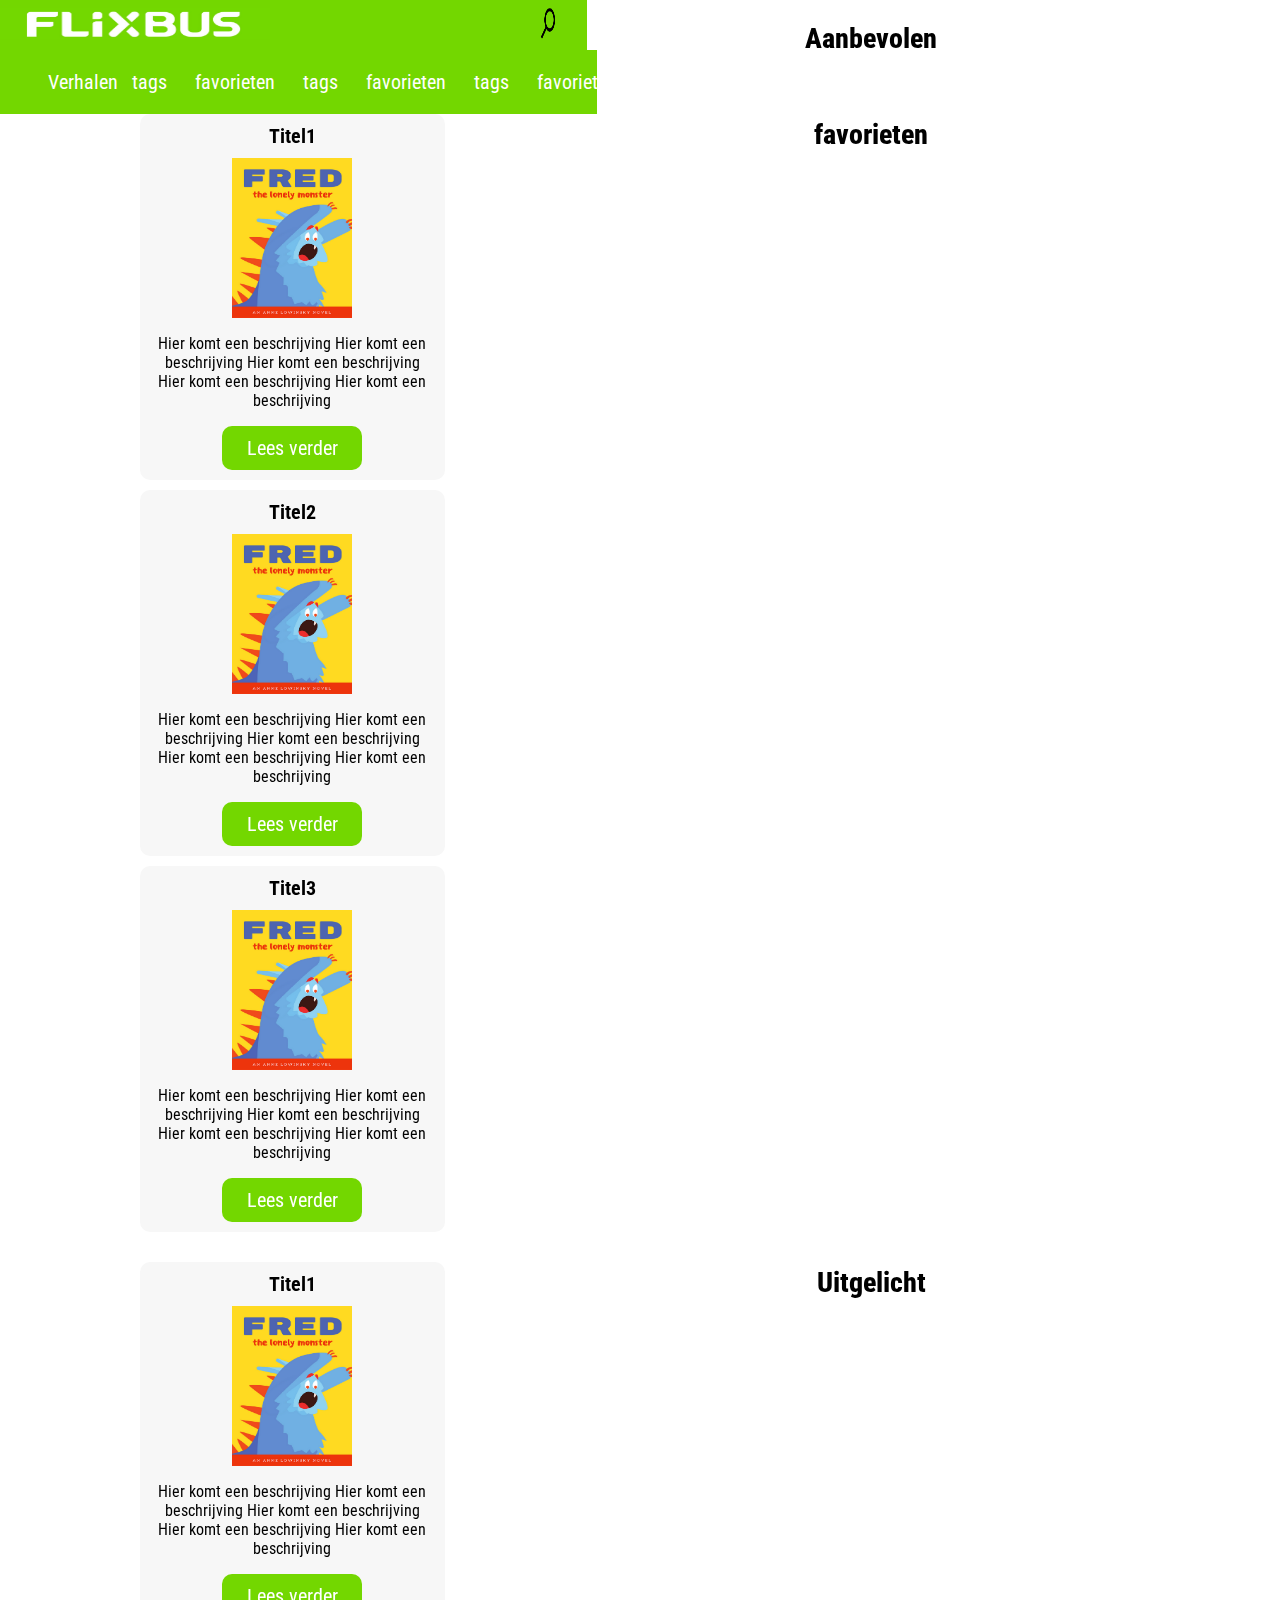
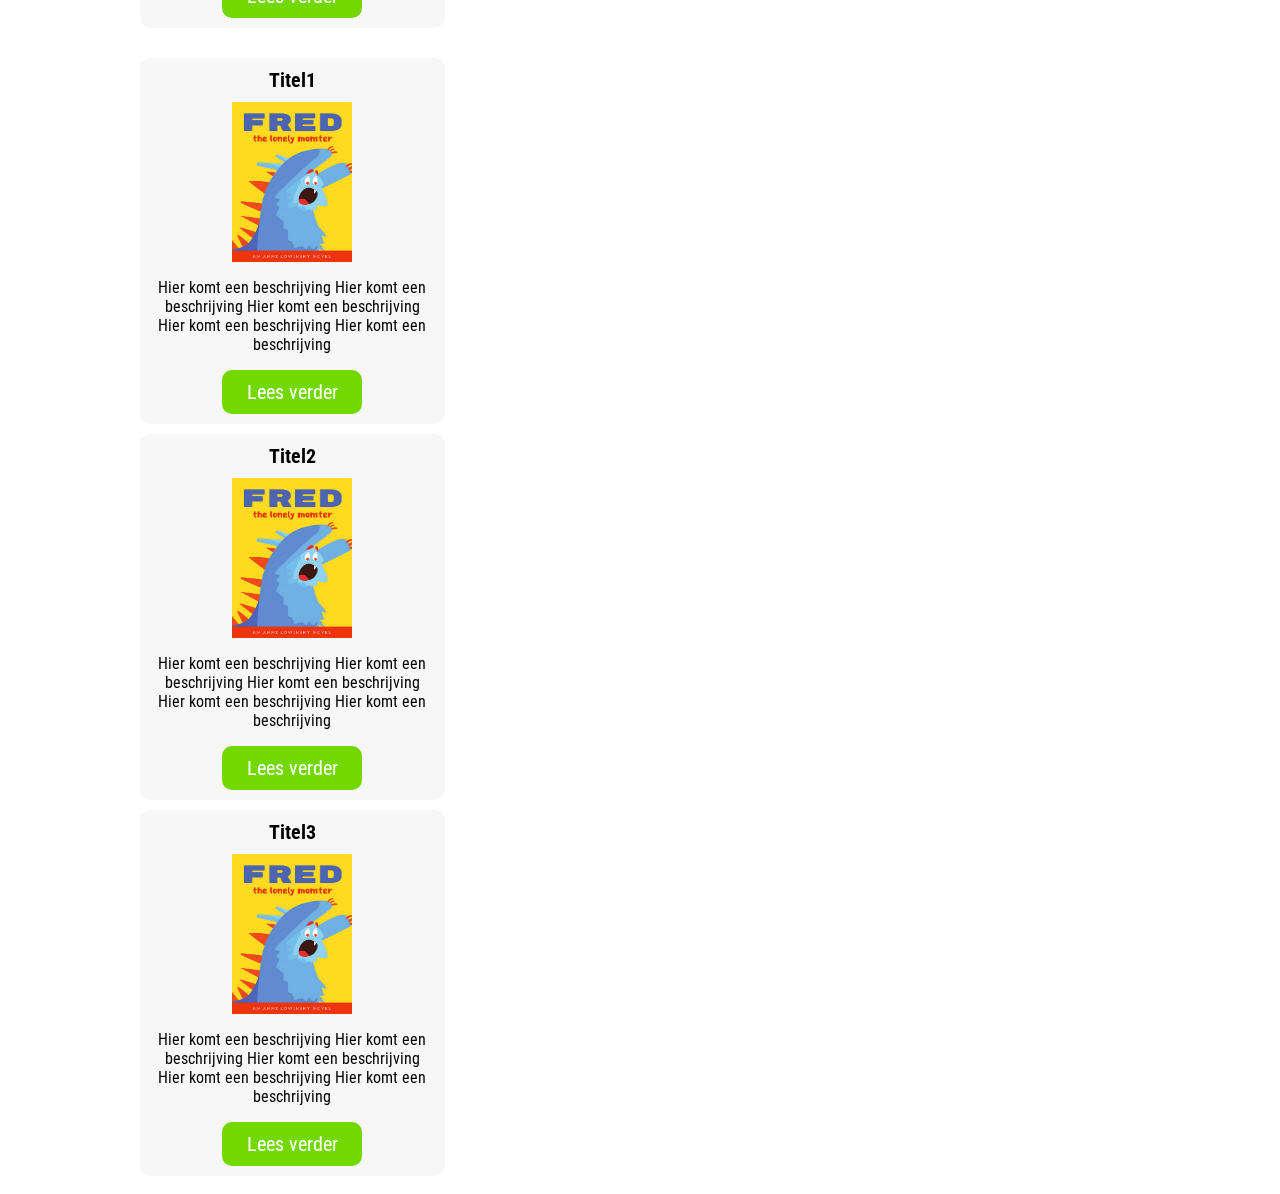
==== index.html @ 2a5f37a1 "first query added" ====
<!DOCTYPE html>
<html>
  <head>
    <meta charset="utf-8">
    <link rel="stylesheet" href="style.css">
    <meta name="viewport" content="width=device-width, initial-scale=1.0">
    <link href="https://fonts.googleapis.com/css?family=Roboto_Condensed" rel="stylesheet">
    <title></title>
  </head>
  <body>
    <header>
      <div>
        <a href="index.html"> <img src="img/previewv2.jpg" alt=""></a>
        <a href=""><img src="img/search.png" alt=""></a>
      </div>
       <nav>
        <ul>
          <li>Verhalen</li>
          <li>tags</li>
          <li>favorieten</li>
          <li>tags</li>
          <li>favorieten</li>
          <li>tags</li>
          <li>favorieten</li>

        </ul>
      </nav>

   </header>
   <h1>Aanbevolen</h1>
     <section>
        <article>
           <h2>Titel1</h2>
           <img src="img/cover.png" alt="afbeelding">
           <p> Hier komt een beschrijving
             Hier komt een beschrijving
             Hier komt een beschrijving
             Hier komt een beschrijving
             Hier komt een beschrijving
           </p>
           <a href="#">Lees verder</a>
        </article>

         <article>
            <h2>Titel2</h2>
            <img src="img/cover.png" alt="afbeelding">
            <p> Hier komt een beschrijving
              Hier komt een beschrijving
              Hier komt een beschrijving
              Hier komt een beschrijving
              Hier komt een beschrijving
            </p>
            <a href="#">Lees verder</a>
         </article>
         <article>
            <h2>Titel3</h2>
            <img src="img/cover.png" alt="afbeelding">
            <p> Hier komt een beschrijving
              Hier komt een beschrijving
              Hier komt een beschrijving
              Hier komt een beschrijving
              Hier komt een beschrijving
            </p>
            <a href="#">Lees verder</a>
         </article>
    </section>
   <h1>favorieten</h1>
   <section>
      <article>
         <h2>Titel1</h2>
         <img src="img/cover.png" alt="afbeelding">
         <p> Hier komt een beschrijving
           Hier komt een beschrijving
           Hier komt een beschrijving
           Hier komt een beschrijving
           Hier komt een beschrijving
         </p>
         <a href="#">Lees verder</a>
      </article>
  </section>
   <h1>Uitgelicht</h1>
   <section>
      <article>
         <h2>Titel1</h2>
         <img src="img/cover.png" alt="afbeelding">
         <p> Hier komt een beschrijving
           Hier komt een beschrijving
           Hier komt een beschrijving
           Hier komt een beschrijving
           Hier komt een beschrijving
         </p>
         <a href="#">Lees verder</a>
      </article>

       <article>
          <h2>Titel2</h2>
          <img src="img/cover.png" alt="afbeelding">
          <p> Hier komt een beschrijving
            Hier komt een beschrijving
            Hier komt een beschrijving
            Hier komt een beschrijving
            Hier komt een beschrijving
          </p>
          <a href="#">Lees verder</a>
       </article>
       <article>
          <h2>Titel3</h2>
          <img src="img/cover.png" alt="afbeelding">
          <p> Hier komt een beschrijving
            Hier komt een beschrijving
            Hier komt een beschrijving
            Hier komt een beschrijving
            Hier komt een beschrijving
          </p>
          <a href="#">Lees verder</a>
       </article>
  </section>

  </body>
</html>
---- style.css ----
header{
  background-color: #73D700;
  margin: -.5em;
}
  header > div{
    width: 100%;
    display: flex;
  }
  header > div img{
    width: 30%;
    max-width: 30%;
    height: 50%;
    max-height: 50%;
    margin: .5em 0 0 0;
  }

  header > div > a:first-child > img:first-child{
    width: 50%;
    max-width: 50%;
  }

nav{
  overflow: auto;
  white-space: nowrap;
  background-color: #73D700;
  margin:-.5em;
  padding: 1em;
}

  nav ul{
    display: flex;
    margin: 0 auto;
}

  nav ul li{
    margin: 0 auto;
    list-style: none;
    color: white;
    padding: 0 .7em;
  }
  nav ul li:nth-child(1){
    padding: 0;
  }

body{
  font-size: 1.25em;
  font-family: 'Roboto_Condensed', sans-serif;
}
  h1{
    text-align: center;
    font-size: 1.4em;
    margin: 0em;
    padding-top: .5em;
    font-weight: 800;
  }
  h2{
    font-size: 1em;
    margin: 0em;
    padding-bottom: .5em;
  }
  p{
    font-size: 0.8em;
  }

img{
  height: 8em;
  width: 6em;
  margin: 0 auto;
}

article{
  display:flex;
  flex-direction: column;
  background-color: #F7F7F7;
  padding: .5em;
  text-align: center;
  margin: .5em auto;
  width:auto;
  border-radius: 0.5em;
}
  article > a {
    background-color: #73D700;
    width: 6em;
    color: white;
    text-decoration: none;
    text-align: center;
    padding: .5em;
    margin: auto;
    border-radius: .5em;
  }
  article > a:hover {
    background-color: #5CAC00;
    text-decoration: underline;
  }

@media screen and (min-width:53em){
  article{
    width: 50%;
  }
  
  body{
    display: grid;
    grid-template-columns: 45% 45%;
    grid-gap: .5em;
  }
}
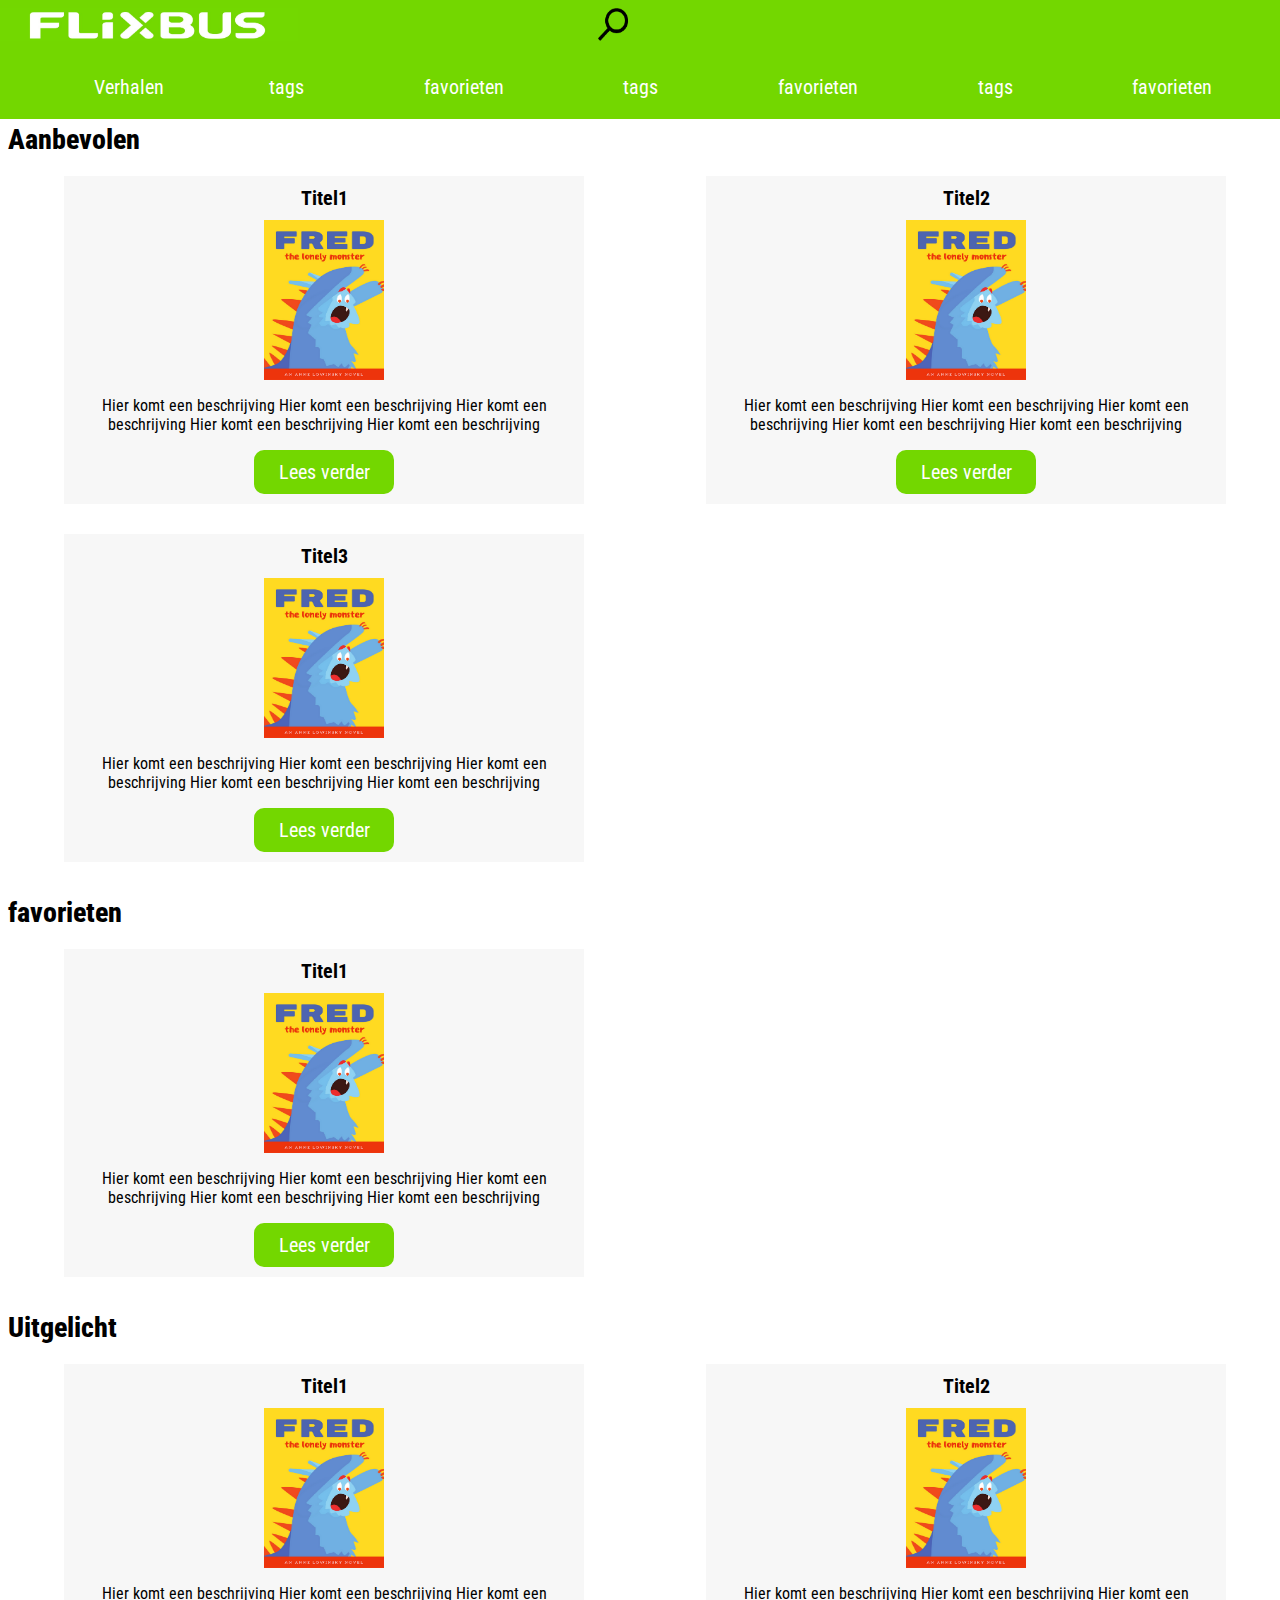
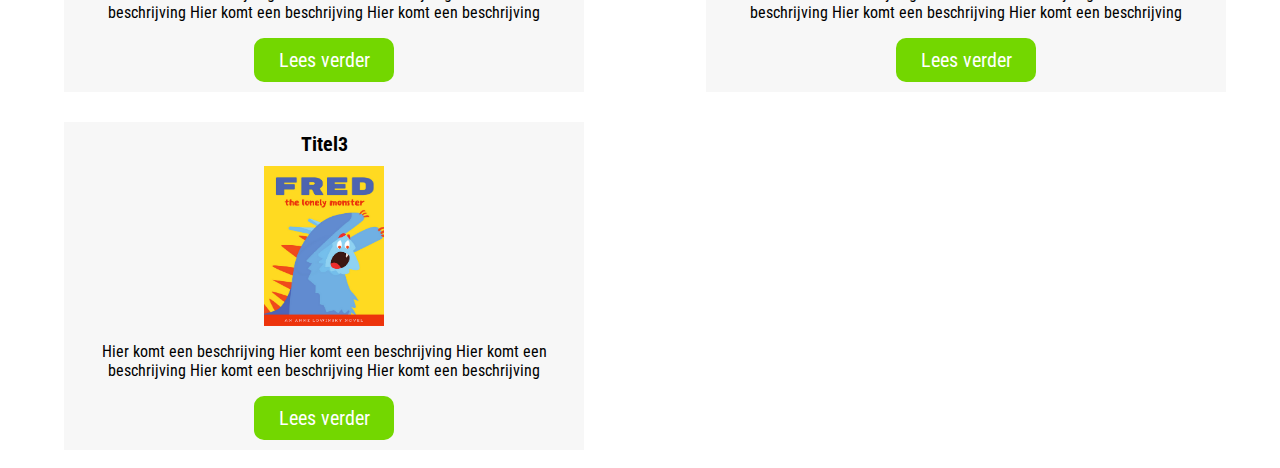
==== commit c9d82145: "fixed cards layout + img scale better" ====
--- a/index.html
+++ b/index.html
@@ -27,8 +27,11 @@
       </nav>
 
    </header>
+
+   <main>
+
    <h1>Aanbevolen</h1>
-     <section>
+
         <article>
            <h2>Titel1</h2>
            <img src="img/cover.png" alt="afbeelding">
@@ -41,7 +44,7 @@
            <a href="#">Lees verder</a>
         </article>
 
-         <article>
+         <article class="test">
             <h2>Titel2</h2>
             <img src="img/cover.png" alt="afbeelding">
             <p> Hier komt een beschrijving
@@ -63,9 +66,9 @@
             </p>
             <a href="#">Lees verder</a>
          </article>
-    </section>
+    
    <h1>favorieten</h1>
-   <section>
+
       <article>
          <h2>Titel1</h2>
          <img src="img/cover.png" alt="afbeelding">
@@ -77,9 +80,9 @@
          </p>
          <a href="#">Lees verder</a>
       </article>
-  </section>
+
    <h1>Uitgelicht</h1>
-   <section>
+
       <article>
          <h2>Titel1</h2>
          <img src="img/cover.png" alt="afbeelding">
@@ -114,7 +117,8 @@
           </p>
           <a href="#">Lees verder</a>
        </article>
-  </section>
+
+</main>
 
   </body>
 </html>
--- a/style.css
+++ b/style.css
@@ -1,4 +1,6 @@
-
+*{
+ 
+}
 header{
   background-color: #73D700;
   margin: -.5em;
@@ -77,6 +79,7 @@
   text-align: center;
   margin: .5em auto;
   width:auto;
+  max-width: 25em;
   border-radius: 0.5em;
 }
   article > a {
@@ -93,15 +96,43 @@
     background-color: #5CAC00;
     text-decoration: underline;
   }
+@media screen and (min-width:37em){
+   header > div img{
+    max-width: 40%;
+    max-height: 60%;
+  }
 
-@media screen and (min-width:53em){
-  article{
-    width: 50%;
+  header > div > a:first-child > img:first-child{
+    max-width: 30em;
   }
   
-  body{
-    display: grid;
-    grid-template-columns: 45% 45%;
-    grid-gap: .5em;
+  
+}
+
+@media screen and (min-width:54em){
+  main{
+     box-sizing: content-box;
+     display: grid;
+    grid-template-columns: [left] 50% [right]50%;
+     grid-gap: .5em;
   }
+  h1{
+    grid-column-start: left;
+    text-align: left;
+    
+  }
+  article{
+    border-radius: 0;
+  }
+ 
+   article:nth-child(even){
+    grid-column: left;
+     
+  }
+  article:nth-child(odd){
+    grid-column: right;
+  
+  
 }
+  
+ 
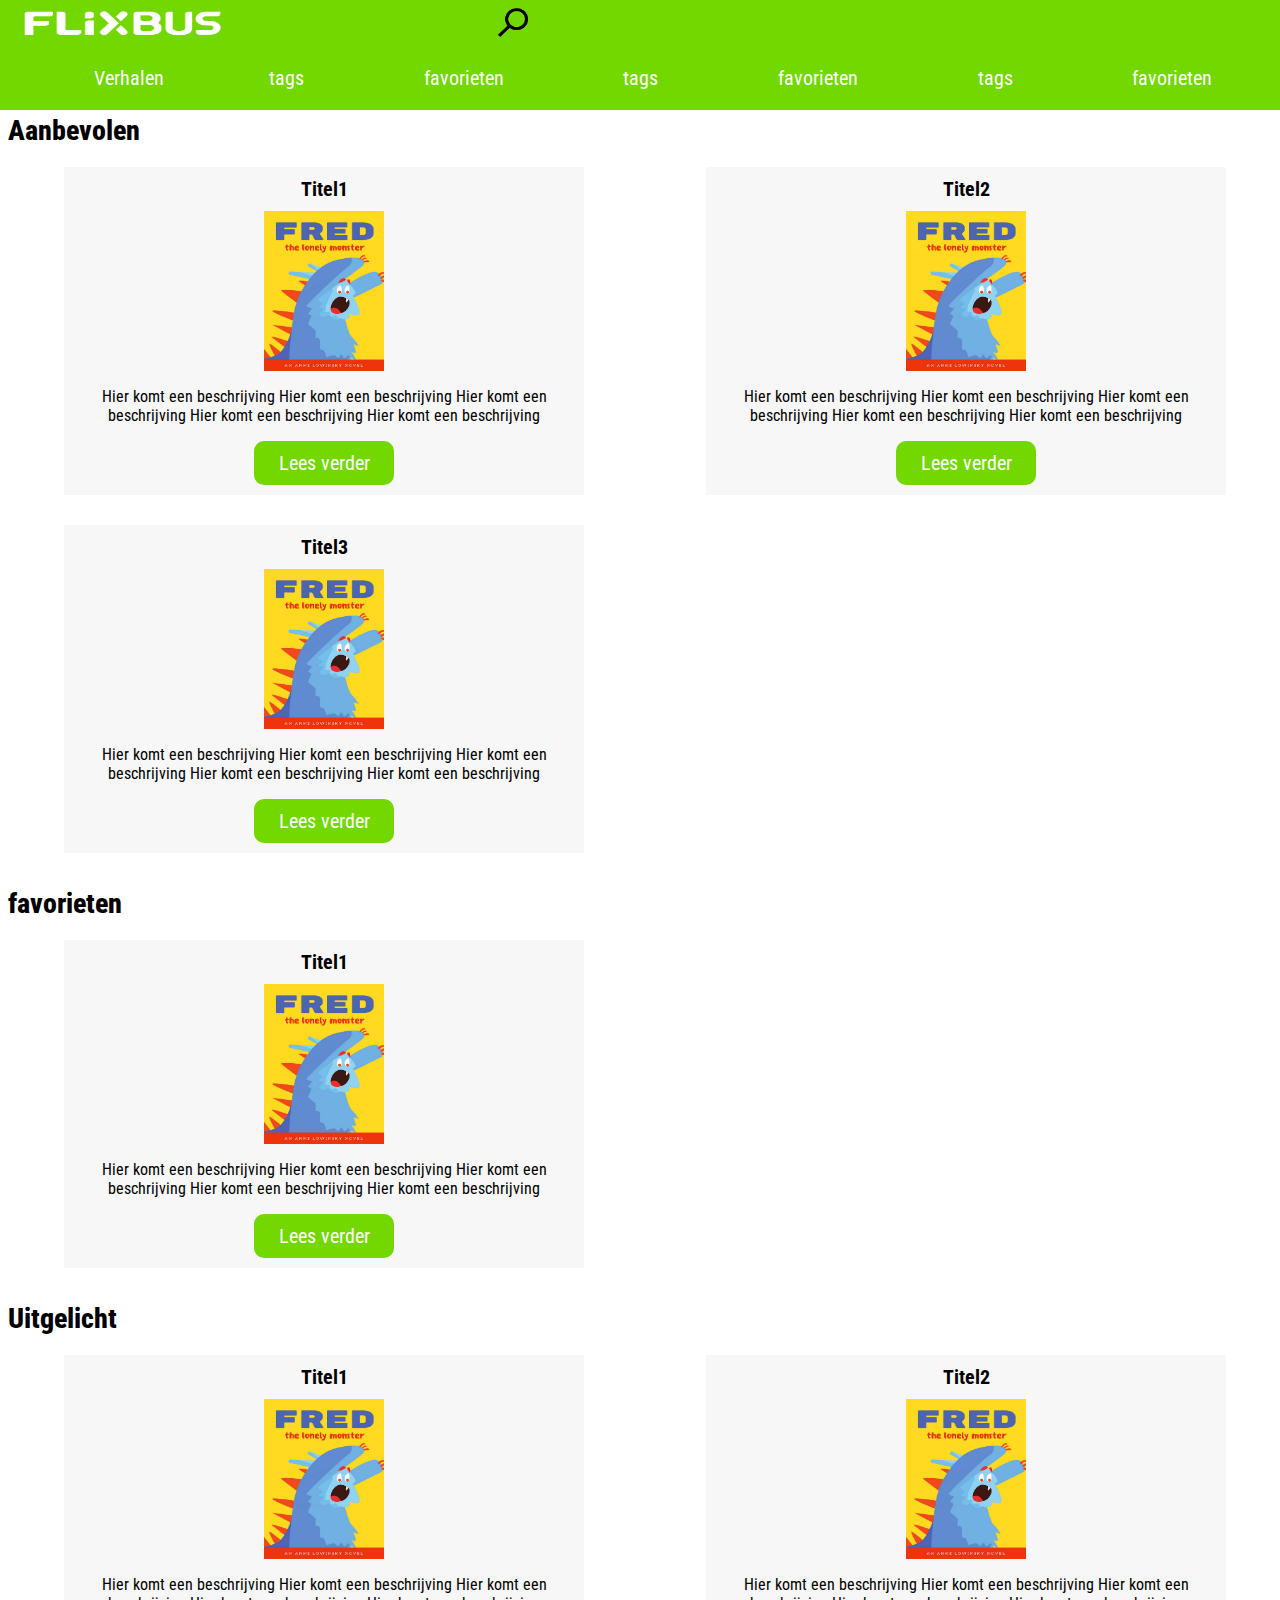
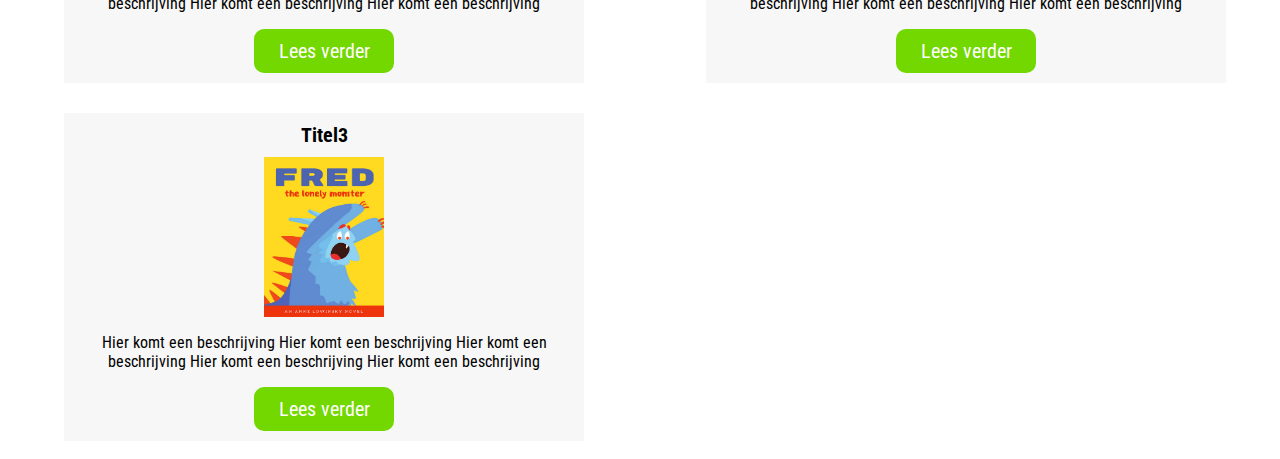
==== commit 1aefa1a1: "code adjustment" ====
--- a/index.html
+++ b/index.html
@@ -1,124 +1,94 @@
 <!DOCTYPE html>
 <html>
-  <head>
-    <meta charset="utf-8">
-    <link rel="stylesheet" href="style.css">
-    <meta name="viewport" content="width=device-width, initial-scale=1.0">
-    <link href="https://fonts.googleapis.com/css?family=Roboto_Condensed" rel="stylesheet">
-    <title></title>
-  </head>
-  <body>
-    <header>
-      <div>
-        <a href="index.html"> <img src="img/previewv2.jpg" alt=""></a>
-        <a href=""><img src="img/search.png" alt=""></a>
-      </div>
-       <nav>
-        <ul>
-          <li>Verhalen</li>
-          <li>tags</li>
-          <li>favorieten</li>
-          <li>tags</li>
-          <li>favorieten</li>
-          <li>tags</li>
-          <li>favorieten</li>
 
-        </ul>
-      </nav>
+<head>
+  <meta charset="utf-8">
+  <link rel="stylesheet" href="style.css">
+  <meta name="viewport" content="width=device-width, initial-scale=1.0">
+  <link href="https://fonts.googleapis.com/css?family=Roboto_Condensed" rel="stylesheet">
+  <title></title>
+</head>
 
-   </header>
+<body>
+  <header>
+    <div>
+      <a href="index.html"> <img src="img/previewv2.jpg" alt=""></a>
+      <a href=""><img src="img/search.png" alt=""></a>
+    </div>
 
-   <main>
+    <nav>
+      <ul>
+        <li>Verhalen</li>
+        <li>tags</li>
+        <li>favorieten</li>
+        <li>tags</li>
+        <li>favorieten</li>
+        <li>tags</li>
+        <li>favorieten</li>
+      </ul>
+    </nav>
+  </header>
 
-   <h1>Aanbevolen</h1>
-
-        <article>
-           <h2>Titel1</h2>
-           <img src="img/cover.png" alt="afbeelding">
-           <p> Hier komt een beschrijving
-             Hier komt een beschrijving
-             Hier komt een beschrijving
-             Hier komt een beschrijving
-             Hier komt een beschrijving
-           </p>
-           <a href="#">Lees verder</a>
-        </article>
-
-         <article class="test">
-            <h2>Titel2</h2>
-            <img src="img/cover.png" alt="afbeelding">
-            <p> Hier komt een beschrijving
-              Hier komt een beschrijving
-              Hier komt een beschrijving
-              Hier komt een beschrijving
-              Hier komt een beschrijving
-            </p>
-            <a href="#">Lees verder</a>
-         </article>
-         <article>
-            <h2>Titel3</h2>
-            <img src="img/cover.png" alt="afbeelding">
-            <p> Hier komt een beschrijving
-              Hier komt een beschrijving
-              Hier komt een beschrijving
-              Hier komt een beschrijving
-              Hier komt een beschrijving
-            </p>
-            <a href="#">Lees verder</a>
-         </article>
-    
-   <h1>favorieten</h1>
+  <main>
+    <h1>Aanbevolen</h1>
 
       <article>
-         <h2>Titel1</h2>
-         <img src="img/cover.png" alt="afbeelding">
-         <p> Hier komt een beschrijving
-           Hier komt een beschrijving
-           Hier komt een beschrijving
-           Hier komt een beschrijving
-           Hier komt een beschrijving
-         </p>
-         <a href="#">Lees verder</a>
+        <h2>Titel1</h2>
+        <img src="img/cover.png" alt="afbeelding">
+        <p> Hier komt een beschrijving Hier komt een beschrijving Hier komt een beschrijving Hier komt een beschrijving Hier komt een beschrijving
+        </p>
+        <a href="#">Lees verder</a>
+      </article>
+      <article>
+        <h2>Titel2</h2>
+        <img src="img/cover.png" alt="afbeelding">
+        <p> Hier komt een beschrijving Hier komt een beschrijving Hier komt een beschrijving Hier komt een beschrijving Hier komt een beschrijving
+        </p>
+        <a href="#">Lees verder</a>
+      </article>
+      <article>
+        <h2>Titel3</h2>
+        <img src="img/cover.png" alt="afbeelding">
+        <p> Hier komt een beschrijving Hier komt een beschrijving Hier komt een beschrijving Hier komt een beschrijving Hier komt een beschrijving
+        </p>
+        <a href="#">Lees verder</a>
       </article>
 
-   <h1>Uitgelicht</h1>
+    <h1>favorieten</h1>
 
       <article>
-         <h2>Titel1</h2>
-         <img src="img/cover.png" alt="afbeelding">
-         <p> Hier komt een beschrijving
-           Hier komt een beschrijving
-           Hier komt een beschrijving
-           Hier komt een beschrijving
-           Hier komt een beschrijving
-         </p>
-         <a href="#">Lees verder</a>
+        <h2>Titel1</h2>
+        <img src="img/cover.png" alt="afbeelding">
+        <p> Hier komt een beschrijving Hier komt een beschrijving Hier komt een beschrijving Hier komt een beschrijving Hier komt een beschrijving
+        </p>
+        <a href="#">Lees verder</a>
       </article>
 
-       <article>
-          <h2>Titel2</h2>
-          <img src="img/cover.png" alt="afbeelding">
-          <p> Hier komt een beschrijving
-            Hier komt een beschrijving
-            Hier komt een beschrijving
-            Hier komt een beschrijving
-            Hier komt een beschrijving
-          </p>
-          <a href="#">Lees verder</a>
-       </article>
-       <article>
-          <h2>Titel3</h2>
-          <img src="img/cover.png" alt="afbeelding">
-          <p> Hier komt een beschrijving
-            Hier komt een beschrijving
-            Hier komt een beschrijving
-            Hier komt een beschrijving
-            Hier komt een beschrijving
-          </p>
-          <a href="#">Lees verder</a>
-       </article>
+    <h1>Uitgelicht</h1>
 
-</main>
+      <article>
+        <h2>Titel1</h2>
+        <img src="img/cover.png" alt="afbeelding">
+        <p> Hier komt een beschrijving Hier komt een beschrijving Hier komt een beschrijving Hier komt een beschrijving Hier komt een beschrijving
+        </p>
+        <a href="#">Lees verder</a>
+      </article>
 
+      <article>
+        <h2>Titel2</h2>
+        <img src="img/cover.png" alt="afbeelding">
+        <p> Hier komt een beschrijving Hier komt een beschrijving Hier komt een beschrijving Hier komt een beschrijving Hier komt een beschrijving
+        </p>
+        <a href="#">Lees verder</a>
+      </article>
+      <article>
+        <h2>Titel3</h2>
+        <img src="img/cover.png" alt="afbeelding">
+        <p> Hier komt een beschrijving Hier komt een beschrijving Hier komt een beschrijving Hier komt een beschrijving Hier komt een beschrijving
+        </p>
+        <a href="#">Lees verder</a>
+      </article>
+
+    </main>
   </body>
 </html>
--- a/style.css
+++ b/style.css
@@ -1,26 +1,23 @@
-*{
- 
-}
 header{
   background-color: #73D700;
   margin: -.5em;
 }
-  header > div{
-    width: 100%;
-    display: flex;
-  }
-  header > div img{
-    width: 30%;
-    max-width: 30%;
-    height: 50%;
-    max-height: 50%;
-    margin: .5em 0 0 0;
-  }
+    header > div{
+      width: 100%;
+      display: flex;
+    }
+    header > div img{
+      width: 30%;
+      max-width: 30%;
+      height: 50%;
+      max-height: 50%;
+      margin: .5em 0 0 0;
+    }
 
-  header > div > a:first-child > img:first-child{
-    width: 50%;
-    max-width: 50%;
-  }
+    header > div > a:first-child > img:first-child{
+      width: 50%;
+      max-width: 50%;
+    }
 
 nav{
   overflow: auto;
@@ -30,83 +27,83 @@
   padding: 1em;
 }
 
-  nav ul{
-    display: flex;
-    margin: 0 auto;
-}
+    nav ul{
+      display: flex;
+      margin: 0 auto;
+  }
 
-  nav ul li{
-    margin: 0 auto;
-    list-style: none;
-    color: white;
-    padding: 0 .7em;
-  }
-  nav ul li:nth-child(1){
-    padding: 0;
-  }
+    nav ul li{
+      margin: 0 auto;
+      list-style: none;
+      color: white;
+      padding: 0 .7em;
+    }
+    nav ul li:nth-child(1){
+      padding: 0;
+    }
 
 body{
   font-size: 1.25em;
   font-family: 'Roboto_Condensed', sans-serif;
 }
-  h1{
-    text-align: center;
-    font-size: 1.4em;
-    margin: 0em;
-    padding-top: .5em;
-    font-weight: 800;
-  }
-  h2{
-    font-size: 1em;
-    margin: 0em;
-    padding-bottom: .5em;
-  }
-  p{
-    font-size: 0.8em;
-  }
+      h1{
+        text-align: center;
+        font-size: 1.4em;
+        margin: 0em;
+        padding-top: .5em;
+        font-weight: 800;
+      }
+      h2{
+        font-size: 1em;
+        margin: 0em;
+        padding-bottom: .5em;
+      }
+      p{
+        font-size: 0.8em;
+      }
 
-img{
-  height: 8em;
-  width: 6em;
-  margin: 0 auto;
-}
+      img{
+        height: 8em;
+        width: 6em;
+        margin: 0 auto;
+      }
 
-article{
-  display:flex;
-  flex-direction: column;
-  background-color: #F7F7F7;
-  padding: .5em;
-  text-align: center;
-  margin: .5em auto;
-  width:auto;
-  max-width: 25em;
-  border-radius: 0.5em;
-}
-  article > a {
-    background-color: #73D700;
-    width: 6em;
-    color: white;
-    text-decoration: none;
-    text-align: center;
-    padding: .5em;
-    margin: auto;
-    border-radius: .5em;
-  }
-  article > a:hover {
-    background-color: #5CAC00;
-    text-decoration: underline;
-  }
+      article{
+        display:flex;
+        flex-direction: column;
+        background-color: #F7F7F7;
+        padding: .5em;
+        text-align: center;
+        margin: .5em auto;
+        width:auto;
+        max-width: 25em;
+        border-radius: 0.5em;
+      }
+          article > a {
+            background-color: #73D700;
+            width: 6em;
+            color: white;
+            text-decoration: none;
+            text-align: center;
+            padding: .5em;
+            margin: auto;
+            border-radius: .5em;
+          }
+          article > a:hover {
+            background-color: #5CAC00;
+            text-decoration: underline;
+          }
 @media screen and (min-width:37em){
    header > div img{
-    max-width: 40%;
+    max-width: 35%;
     max-height: 60%;
   }
 
   header > div > a:first-child > img:first-child{
-    max-width: 30em;
+    max-width: 25em;
   }
-  
-  
+
+
 }
 
 @media screen and (min-width:54em){
@@ -119,20 +116,18 @@
   h1{
     grid-column-start: left;
     text-align: left;
-    
+
   }
   article{
     border-radius: 0;
   }
- 
+
    article:nth-child(even){
     grid-column: left;
-     
+
   }
   article:nth-child(odd){
     grid-column: right;
-  
-  
+
+
 }
-  
- 
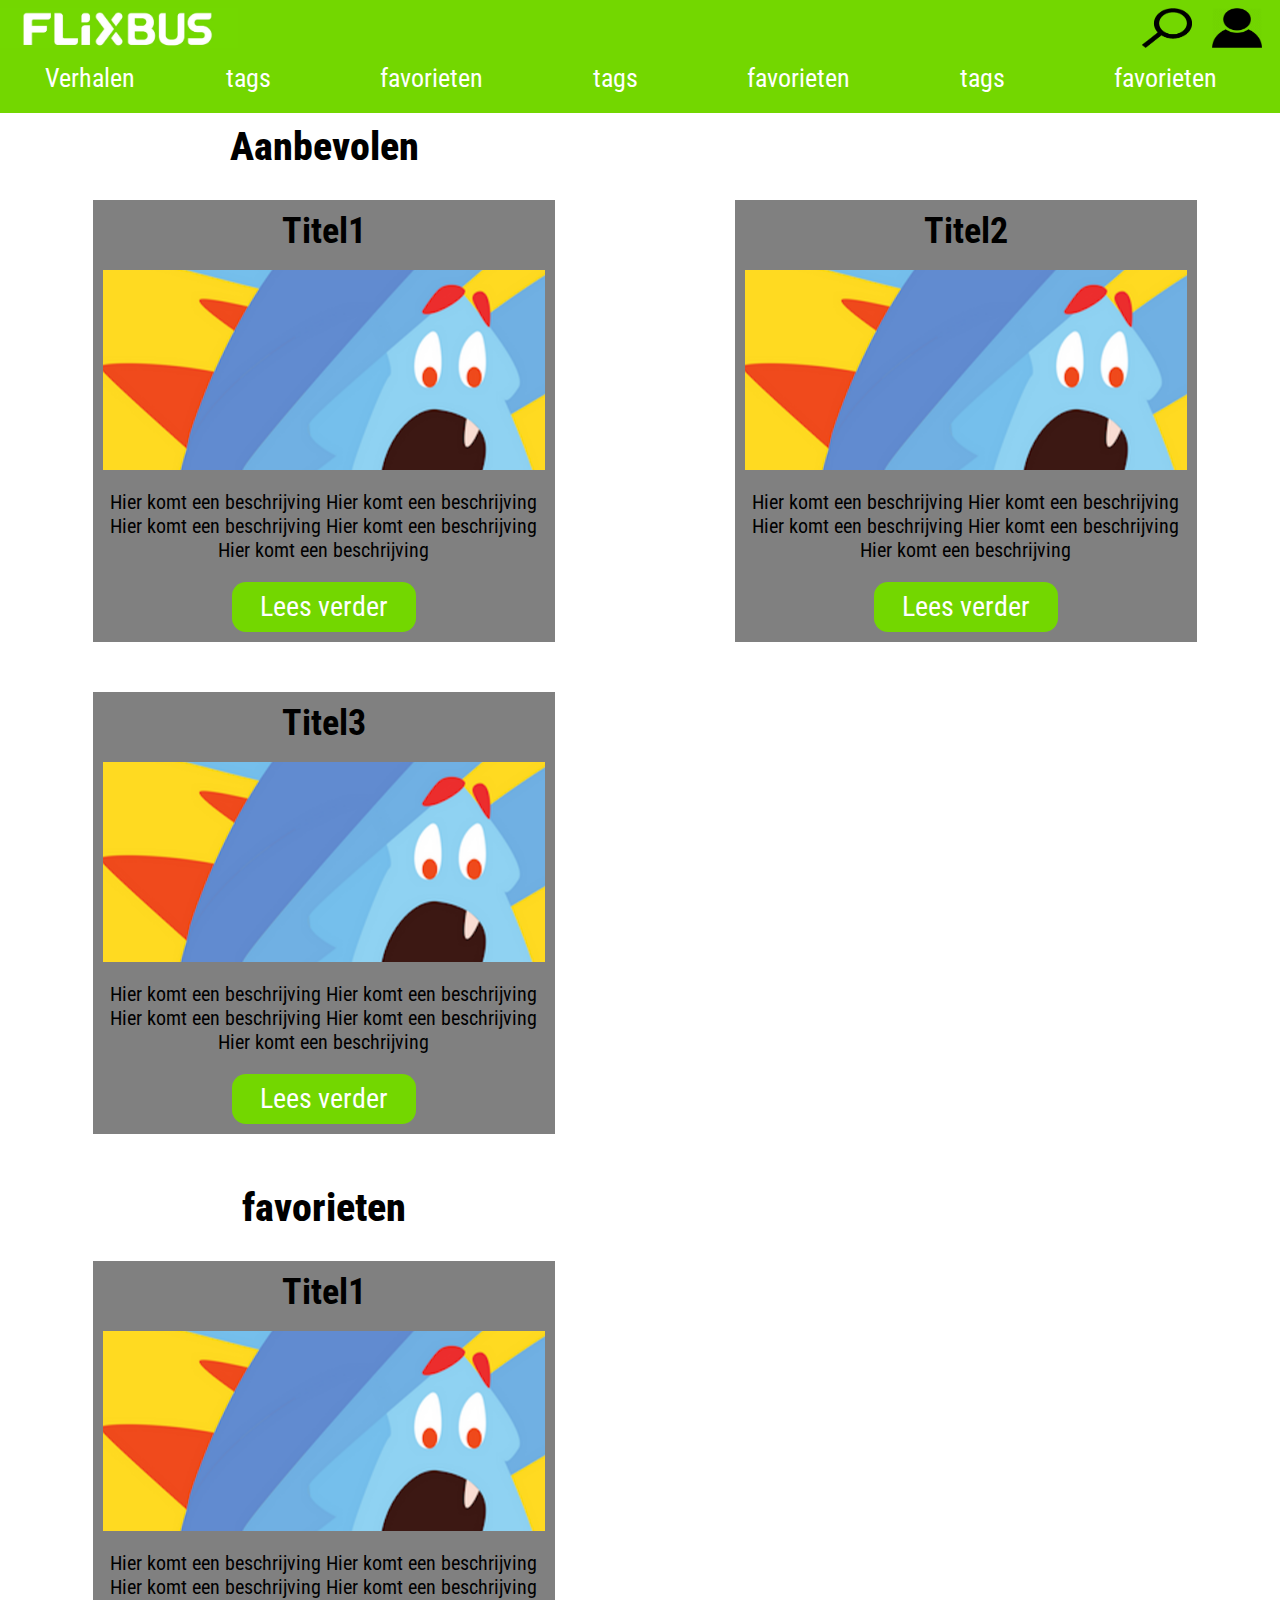
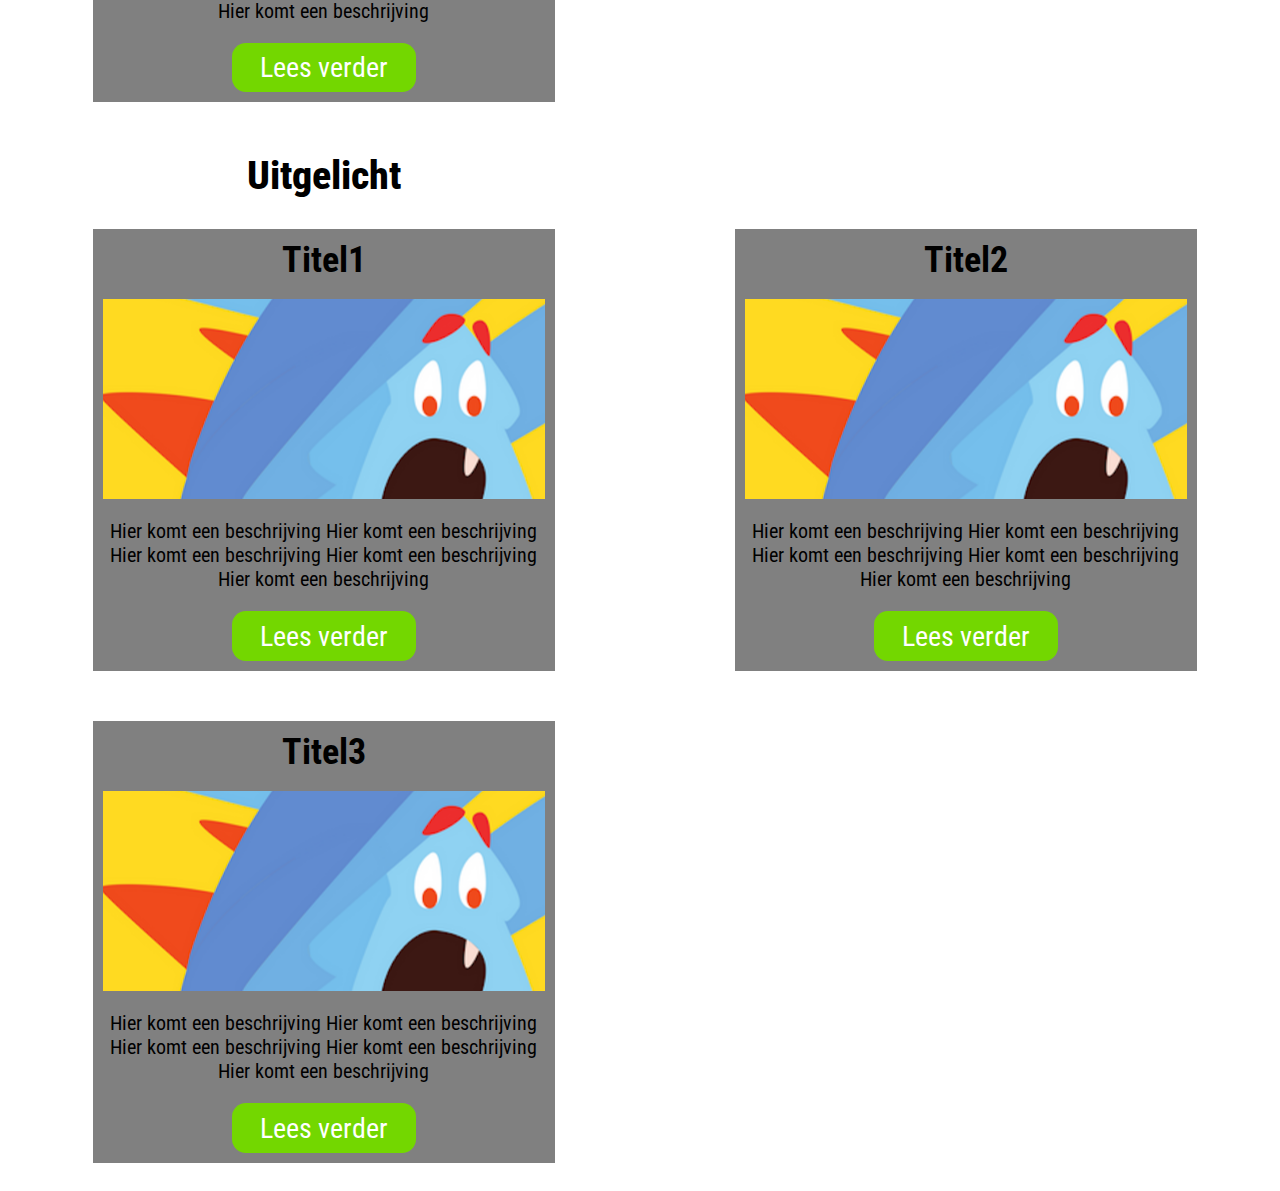
==== commit ecc440f1: "pre release" ====
--- a/index.html
+++ b/index.html
@@ -6,7 +6,7 @@
   <link rel="stylesheet" href="style.css">
   <meta name="viewport" content="width=device-width, initial-scale=1.0">
   <link href="https://fonts.googleapis.com/css?family=Roboto_Condensed" rel="stylesheet">
-  <title></title>
+  <title>Home</title>
 </head>
 
 <body>
@@ -14,6 +14,7 @@
     <div>
       <a href="index.html"> <img src="img/previewv2.jpg" alt=""></a>
       <a href=""><img src="img/search.png" alt=""></a>
+      <a href=""><img src="img/person.png" alt=""></a>
     </div>
 
     <nav>
@@ -30,25 +31,26 @@
   </header>
 
   <main>
+
     <h1>Aanbevolen</h1>
 
       <article>
         <h2>Titel1</h2>
-        <img src="img/cover.png" alt="afbeelding">
+        <div>   </div>
         <p> Hier komt een beschrijving Hier komt een beschrijving Hier komt een beschrijving Hier komt een beschrijving Hier komt een beschrijving
         </p>
         <a href="#">Lees verder</a>
       </article>
       <article>
         <h2>Titel2</h2>
-        <img src="img/cover.png" alt="afbeelding">
+        <div>   </div>
         <p> Hier komt een beschrijving Hier komt een beschrijving Hier komt een beschrijving Hier komt een beschrijving Hier komt een beschrijving
         </p>
         <a href="#">Lees verder</a>
       </article>
       <article>
         <h2>Titel3</h2>
-        <img src="img/cover.png" alt="afbeelding">
+        <div>   </div>
         <p> Hier komt een beschrijving Hier komt een beschrijving Hier komt een beschrijving Hier komt een beschrijving Hier komt een beschrijving
         </p>
         <a href="#">Lees verder</a>
@@ -58,7 +60,7 @@
 
       <article>
         <h2>Titel1</h2>
-        <img src="img/cover.png" alt="afbeelding">
+        <div>   </div>
         <p> Hier komt een beschrijving Hier komt een beschrijving Hier komt een beschrijving Hier komt een beschrijving Hier komt een beschrijving
         </p>
         <a href="#">Lees verder</a>
@@ -68,7 +70,7 @@
 
       <article>
         <h2>Titel1</h2>
-        <img src="img/cover.png" alt="afbeelding">
+        <div>   </div>
         <p> Hier komt een beschrijving Hier komt een beschrijving Hier komt een beschrijving Hier komt een beschrijving Hier komt een beschrijving
         </p>
         <a href="#">Lees verder</a>
@@ -76,14 +78,14 @@
 
       <article>
         <h2>Titel2</h2>
-        <img src="img/cover.png" alt="afbeelding">
+        <div>   </div>
         <p> Hier komt een beschrijving Hier komt een beschrijving Hier komt een beschrijving Hier komt een beschrijving Hier komt een beschrijving
         </p>
         <a href="#">Lees verder</a>
       </article>
       <article>
         <h2>Titel3</h2>
-        <img src="img/cover.png" alt="afbeelding">
+        <div>   </div>
         <p> Hier komt een beschrijving Hier komt een beschrijving Hier komt een beschrijving Hier komt een beschrijving Hier komt een beschrijving
         </p>
         <a href="#">Lees verder</a>
--- a/style.css
+++ b/style.css
@@ -6,18 +6,24 @@
       width: 100%;
       display: flex;
     }
-    header > div img{
-      width: 30%;
-      max-width: 30%;
-      height: 50%;
-      max-height: 50%;
-      margin: .5em 0 0 0;
+    header > div > a:first-child {
+      margin-right:auto;
+    }
+    header > div > a > img{
+      margin-top: .5em;
+      height: 2em;
+      width:2.5em;
+      margin-right:1em;
+
+      }
+
+    header > div > a:first-child> img{
+      height: 2em;
+      width: 12em;
+      margin-left: 0em;
+      left: 0;
     }
 
-    header > div > a:first-child > img:first-child{
-      width: 50%;
-      max-width: 50%;
-    }
 
 nav{
   overflow: auto;
@@ -30,9 +36,11 @@
     nav ul{
       display: flex;
       margin: 0 auto;
+      padding-left: 0;
   }
 
     nav ul li{
+      font-size:1.3em;
       margin: 0 auto;
       list-style: none;
       color: white;
@@ -48,18 +56,18 @@
 }
       h1{
         text-align: center;
-        font-size: 1.4em;
+        font-size: 2em;
         margin: 0em;
         padding-top: .5em;
         font-weight: 800;
       }
       h2{
-        font-size: 1em;
+        font-size: 1.8em;
         margin: 0em;
         padding-bottom: .5em;
       }
       p{
-        font-size: 0.8em;
+        font-size: 1em;
       }
 
       img{
@@ -72,35 +80,47 @@
         display:flex;
         flex-direction: column;
         background-color: #F7F7F7;
+        background-color: gray;
         padding: .5em;
         text-align: center;
-        margin: .5em auto;
+        margin: 1em auto;
         width:auto;
         max-width: 25em;
         border-radius: 0.5em;
       }
+          article img{
+            width: 100%;
+
+          }
           article > a {
             background-color: #73D700;
             width: 6em;
             color: white;
             text-decoration: none;
             text-align: center;
-            padding: .5em;
+            padding: .3em;
             margin: auto;
             border-radius: .5em;
+            font-size: 1.4em
           }
           article > a:hover {
             background-color: #5CAC00;
             text-decoration: underline;
           }
+          article > div{
+             background-image: url("img/cover.png");
+             background-position:-5em;
+             height:10em;
+          }
+
 @media screen and (min-width:37em){
    header > div img{
-    max-width: 35%;
-    max-height: 60%;
+
+
   }
 
   header > div > a:first-child > img:first-child{
-    max-width: 25em;
+
   }
 
 
@@ -109,25 +129,42 @@
 @media screen and (min-width:54em){
   main{
      box-sizing: content-box;
-     display: grid;
-    grid-template-columns: [left] 50% [right]50%;
+     display:grid;
+     grid-template-columns: [left] 50% [right]50%;
      grid-gap: .5em;
   }
   h1{
-    grid-column-start: left;
-    text-align: left;
+    grid-column: left;
+  }
 
-  }
   article{
     border-radius: 0;
+    width: 70%;
   }
-
-   article:nth-child(even){
+  article:nth-child(even){
     grid-column: left;
-
   }
   article:nth-child(odd){
     grid-column: right;
+  }
 
+  @media screen and (min-width: 87em){
 
-}
+    main{
+    display: grid;
+    grid-template-columns: 25% 25% 25% 25%;
+
+    }
+    h1{
+
+    }
+
+    article{
+      grid-column: 1/3;
+    }
+    article:nth-child(even){
+      grid-column: initial;
+    }
+    article:nth-child(odd){
+      grid-column: initial;}
+  }
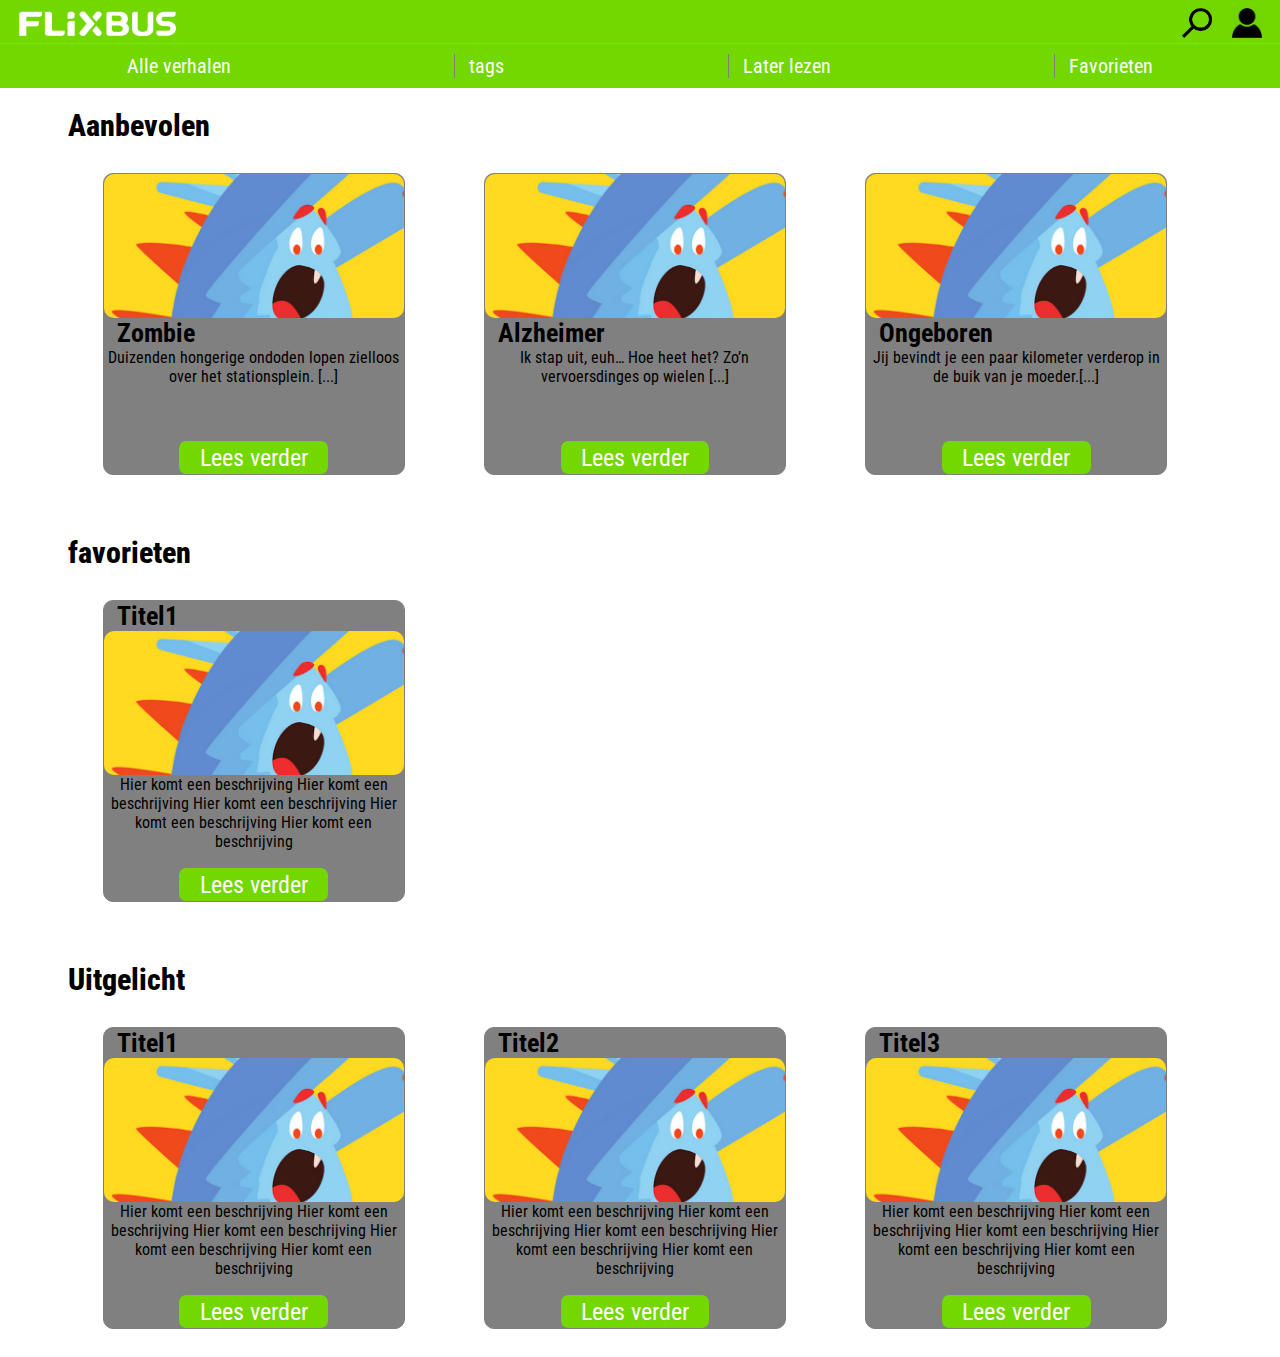
==== commit 9b70c5bf: "first story added, improved responsive" ====
--- a/index.html
+++ b/index.html
@@ -14,18 +14,17 @@
     <div>
       <a href="index.html"> <img src="img/previewv2.jpg" alt=""></a>
       <a href=""><img src="img/search.png" alt=""></a>
-      <a href=""><img src="img/person.png" alt=""></a>
+      <a href="login.html"><img src="img/person.png" alt=""></a>
     </div>
 
     <nav>
       <ul>
-        <li>Verhalen</li>
+        <li>Alle verhalen</li>
         <li>tags</li>
-        <li>favorieten</li>
-        <li>tags</li>
-        <li>favorieten</li>
-        <li>tags</li>
-        <li>favorieten</li>
+        <li>Later lezen</li>
+        <li>Favorieten</li>
+
+
       </ul>
     </nav>
   </header>
@@ -35,23 +34,23 @@
     <h1>Aanbevolen</h1>
 
       <article>
-        <h2>Titel1</h2>
         <div>   </div>
-        <p> Hier komt een beschrijving Hier komt een beschrijving Hier komt een beschrijving Hier komt een beschrijving Hier komt een beschrijving
+        <h2>Zombie</h2>
+        <p>Duizenden hongerige ondoden lopen zielloos over het stationsplein. [...]
+        </p>
+        <a href="Zombie.html">Lees verder</a>
+      </article>
+      <article>
+        <div>   </div>
+        <h2>Alzheimer</h2>
+        <p>Ik stap uit, euh… Hoe heet het? Zo’n vervoersdinges op wielen [...]
         </p>
         <a href="#">Lees verder</a>
       </article>
       <article>
-        <h2>Titel2</h2>
         <div>   </div>
-        <p> Hier komt een beschrijving Hier komt een beschrijving Hier komt een beschrijving Hier komt een beschrijving Hier komt een beschrijving
-        </p>
-        <a href="#">Lees verder</a>
-      </article>
-      <article>
-        <h2>Titel3</h2>
-        <div>   </div>
-        <p> Hier komt een beschrijving Hier komt een beschrijving Hier komt een beschrijving Hier komt een beschrijving Hier komt een beschrijving
+        <h2>Ongeboren</h2>
+        <p> Jij bevindt je een paar kilometer verderop in de buik van je moeder.[...]
         </p>
         <a href="#">Lees verder</a>
       </article>
--- a/style.css
+++ b/style.css
@@ -11,15 +11,15 @@
     }
     header > div > a > img{
       margin-top: .5em;
-      height: 2em;
-      width:2.5em;
+      height: 1.5em;
+      width:1.5em;
       margin-right:1em;
 
       }
 
     header > div > a:first-child> img{
-      height: 2em;
-      width: 12em;
+      height: 1.5em;
+      width: 10em;
       margin-left: 0em;
       left: 0;
     }
@@ -28,9 +28,9 @@
 nav{
   overflow: auto;
   white-space: nowrap;
-  background-color: #73D700;
-  margin:-.5em;
-  padding: 1em;
+  background-color:#73D700; 
+  padding: .5em;
+  border-top: 1px solid #73eb00;
 }
 
     nav ul{
@@ -40,14 +40,19 @@
   }
 
     nav ul li{
-      font-size:1.3em;
+      font-size:1em;
       margin: 0 auto;
       list-style: none;
       color: white;
       padding: 0 .7em;
+      border-left: 1px solid gray;
+    }
+    nav ul li:before{
+ 
     }
     nav ul li:nth-child(1){
-      padding: 0;
+      
+      border-left: none;
     }
 
 body{
@@ -56,18 +61,22 @@
 }
       h1{
         text-align: center;
-        font-size: 2em;
+        font-size: 1.5em;
         margin: 0em;
-        padding-top: .5em;
+        padding-top: 1em;
         font-weight: 800;
       }
       h2{
-        font-size: 1.8em;
+        font-size: 1.3em;
         margin: 0em;
-        padding-bottom: .5em;
+        /*! padding-bottom: .5em; */
+       
+        padding-left: .5em;
       }
       p{
-        font-size: 1em;
+        font-size: .8em;
+        //line-height: 24px;
+        
       }
 
       img{
@@ -78,30 +87,26 @@
 
       article{
         display:flex;
-        flex-direction: column;
+       flex-direction: column;
         background-color: #F7F7F7;
         background-color: gray;
-        padding: .5em;
         text-align: center;
         margin: 1em auto;
-        width:auto;
-        max-width: 25em;
+        width:90%;
+        max-width: 15em;
         border-radius: 0.5em;
-      }
-          article img{
-            width: 100%;
-
-          }
+        border: 1px solid gray;
+      }
           article > a {
             background-color: #73D700;
             width: 6em;
             color: white;
             text-decoration: none;
             text-align: center;
-            padding: .3em;
+            padding: .1em;
             margin: auto;
-            border-radius: .5em;
-            font-size: 1.4em
+            border-radius: .3em;
+            font-size: 1.2em
           }
           article > a:hover {
             background-color: #5CAC00;
@@ -109,62 +114,126 @@
           }
           article > div{
              background-image: url("img/cover.png");
-             background-position:-5em;
-             height:10em;
-          }
-
-@media screen and (min-width:37em){
-   header > div img{
-
-
-  }
-
-  header > div > a:first-child > img:first-child{
-
-  }
-
-
-}
-
-@media screen and (min-width:54em){
+             background-position:center;
+             background-size: 110%;
+             height:8em;
+            border-radius: .5em;
+          
+          }
+
+
+@media screen and (min-width:45em){
   main{
      box-sizing: content-box;
      display:grid;
      grid-template-columns: [left] 50% [right]50%;
      grid-gap: .5em;
+      }
+      h1{
+        grid-column: left;
+        text-align: left;
+
+      }
+  h2{
+      /*! margin-top: 1em; */
+     / margin-bottom: -1.5em;
   }
-  h1{
-    grid-column: left;
-  }
-
-  article{
-    border-radius: 0;
-    width: 70%;
-  }
-  article:nth-child(even){
-    grid-column: left;
-  }
-  article:nth-child(odd){
-    grid-column: right;
-  }
-
-  @media screen and (min-width: 87em){
-
+
+      article{
+        
+        display:grid;
+        height: 15em;
+        grid-template-columns: 55% 45%;
+        max-width:40em;
+      }
+  
+          article:nth-child(even){
+            grid-column: left;
+          }
+  
+          article:nth-child(odd){
+            grid-column: right;
+            /*! height: 12em; */
+            /*! width: ; */
+          }
+  
+          article > div{
+            grid-column: 1/1;
+            grid-row: 1;
+            background-size:contain;
+            background-repeat: no-repeat;
+            background-position: initial;
+            height: inherit;
+            /*! margin-bottom: -1.5em; */
+            max-height: 20em;
+          }
+  
+          article >h2{
+            grid-column: 2;
+            grid-row: 1;
+            text-align: left;
+            height: 2em;
+          }
+  
+           article > p{
+            grid-column: 2;
+             grid-row: 1;
+            margin-top: 3.5em;
+           
+          }
+  
+          article > a{
+            position: relative;
+            top: 5em;
+            grid-column: 2;
+            grid-row:1;
+            p
+            
+        
+          }
+          
+          
+         
+  @media screen and (min-width: 55em){
+  
+    body{
+      
+    }
     main{
-    display: grid;
-    grid-template-columns: 25% 25% 25% 25%;
-
-    }
-    h1{
-
-    }
-
+     grid-template-columns:1fr 1fr 1fr;
+     margin: 0 3em;
+    }
+   
+      h1{
+        grid-column-start: 1;
+      }
+
+      article:nth-child(odd){
+        grid-column: initial;
+      }
+    
+      article:nth-child(even){
+        grid-column: initial;
+      }
+    
     article{
-      grid-column: 1/3;
-    }
-    article:nth-child(even){
-      grid-column: initial;
-    }
-    article:nth-child(odd){
-      grid-column: initial;}
-  }
+      display:flex;
+      flex-direction: column;
+      max-width: 15em;
+      
+    }
+    article > div{
+      width: 100%;
+      background-size: 110%;
+      background-position: center;
+      height: 15em;
+    }
+    article > p{
+      margin-top: 0;
+      height:  10em;
+    }
+    article > a{
+      position:initial;
+      margin-top: 0;
+    }
+  }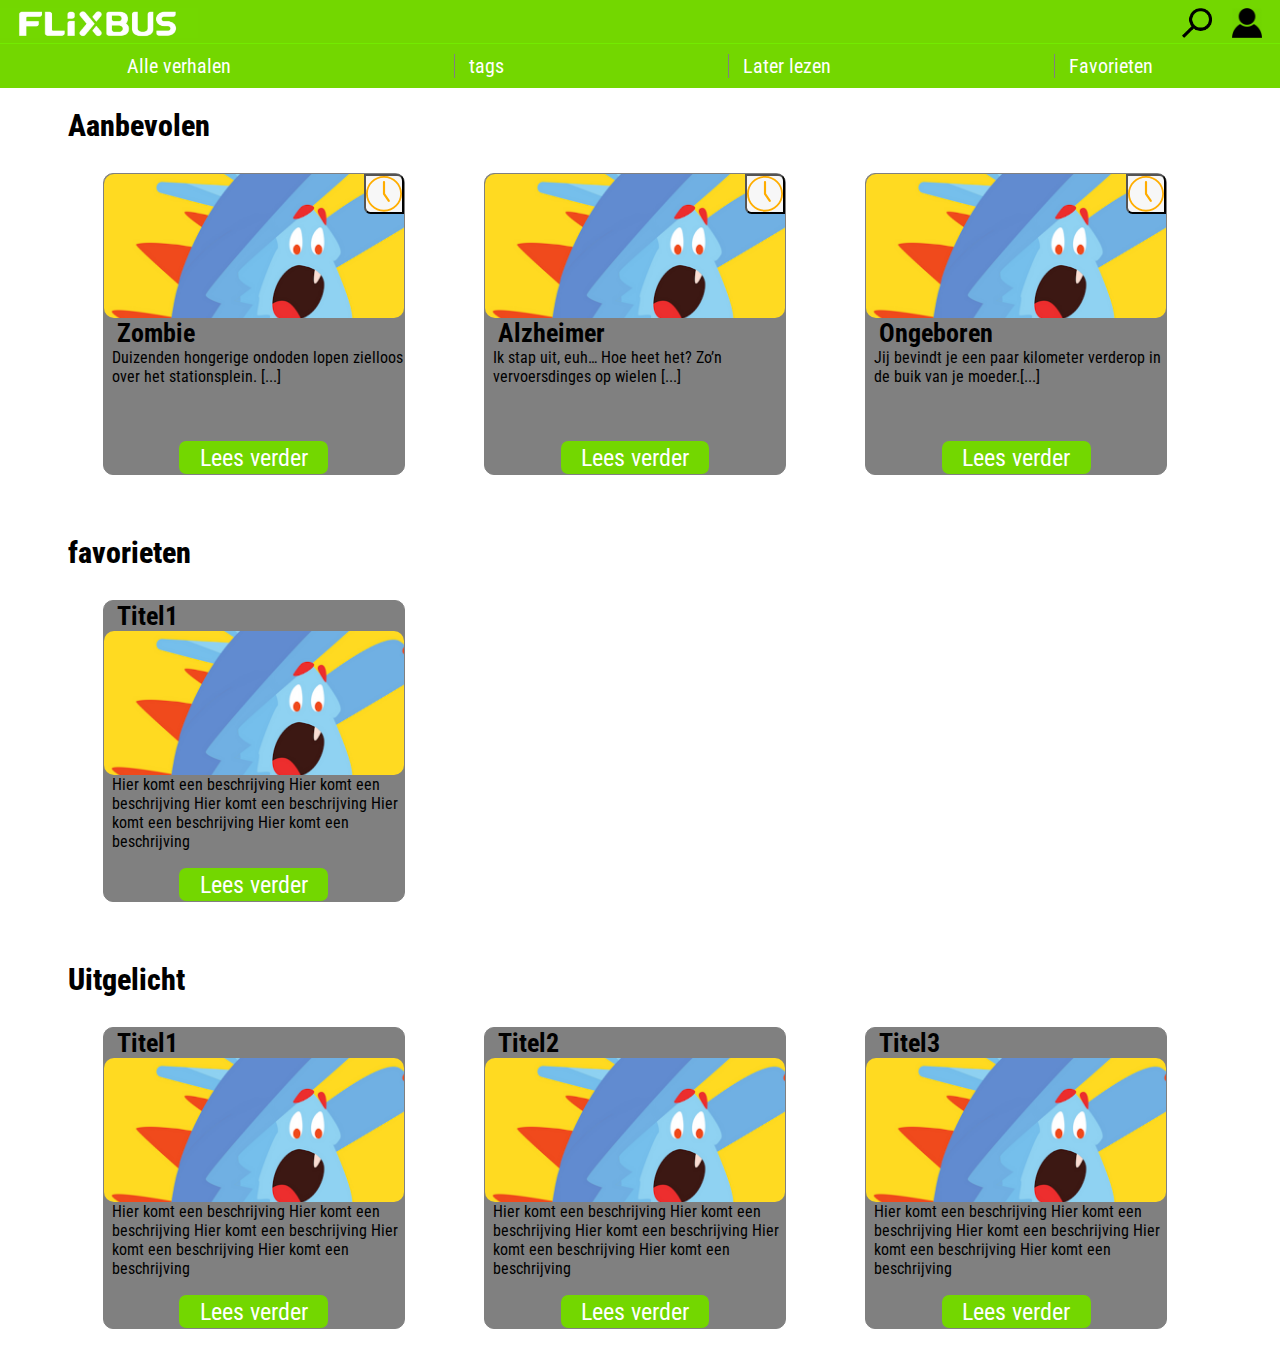
==== commit 7bbb04e0: "fixed 404 error" ====
--- a/index.html
+++ b/index.html
@@ -3,7 +3,7 @@
 
 <head>
   <meta charset="utf-8">
-  <link rel="stylesheet" href="style.css">
+  <link rel="stylesheet" href="../style/style.css">
   <meta name="viewport" content="width=device-width, initial-scale=1.0">
   <link href="https://fonts.googleapis.com/css?family=Roboto_Condensed" rel="stylesheet">
   <title>Home</title>
@@ -12,16 +12,16 @@
 <body>
   <header>
     <div>
-      <a href="index.html"> <img src="img/previewv2.jpg" alt=""></a>
-      <a href=""><img src="img/search.png" alt=""></a>
-      <a href="login.html"><img src="img/person.png" alt=""></a>
+      <a href="index.html"> <img src="../img/previewv2.jpg" alt=""></a>
+      <a href=""><img src="../img/search.png" alt=""></a>
+      <a href="html/login.html"><img src="../img/person.png" alt=""></a>
     </div>
 
     <nav>
       <ul>
         <li>Alle verhalen</li>
         <li>tags</li>
-        <li>Later lezen</li>
+        <li class="" data-badge="1">Later lezen</li>
         <li>Favorieten</li>
 
 
@@ -33,63 +33,74 @@
 
     <h1>Aanbevolen</h1>
 
-      <article>
-        <div>   </div>
-        <h2>Zombie</h2>
-        <p>Duizenden hongerige ondoden lopen zielloos over het stationsplein. [...]
-        </p>
-        <a href="Zombie.html">Lees verder</a>
-      </article>
-      <article>
-        <div>   </div>
-        <h2>Alzheimer</h2>
-        <p>Ik stap uit, euh… Hoe heet het? Zo’n vervoersdinges op wielen [...]
-        </p>
-        <a href="#">Lees verder</a>
-      </article>
-      <article>
-        <div>   </div>
-        <h2>Ongeboren</h2>
-        <p> Jij bevindt je een paar kilometer verderop in de buik van je moeder.[...]
-        </p>
-        <a href="#">Lees verder</a>
-      </article>
+    <article>
+      <div>
+        <button class="add"></button>
+      </div>
+
+      <h2>Zombie</h2>
+      <p>Duizenden hongerige ondoden lopen zielloos over het stationsplein. [...]
+      </p>
+      <a href="html/Zombie.html">Lees verder</a>
+    </article>
+    <article>
+      <div>
+          <button class="add"></button>
+      </div>
+      <h2>Alzheimer</h2>
+      <p>Ik stap uit, euh… Hoe heet het? Zo’n vervoersdinges op wielen [...]
+      </p>
+      <a href="#">Lees verder</a>
+    </article>
+    <article>
+      <div>
+        <button class="add"></button>
+      </div>
+      <h2>Ongeboren</h2>
+      <p> Jij bevindt je een paar kilometer verderop in de buik van je moeder.[...]
+      </p>
+      <a href="#">Lees verder</a>
+    </article>
 
     <h1>favorieten</h1>
 
-      <article>
-        <h2>Titel1</h2>
-        <div>   </div>
-        <p> Hier komt een beschrijving Hier komt een beschrijving Hier komt een beschrijving Hier komt een beschrijving Hier komt een beschrijving
-        </p>
-        <a href="#">Lees verder</a>
-      </article>
+    <article>
+      <h2>Titel1</h2>
+      <div> </div>
+      <p> Hier komt een beschrijving Hier komt een beschrijving Hier komt een beschrijving Hier komt een beschrijving Hier komt een beschrijving
+      </p>
+      <a href="#">Lees verder</a>
+    </article>
 
     <h1>Uitgelicht</h1>
 
-      <article>
-        <h2>Titel1</h2>
-        <div>   </div>
-        <p> Hier komt een beschrijving Hier komt een beschrijving Hier komt een beschrijving Hier komt een beschrijving Hier komt een beschrijving
-        </p>
-        <a href="#">Lees verder</a>
-      </article>
+    <article>
+      <h2>Titel1</h2>
+      <div> </div>
+      <p> Hier komt een beschrijving Hier komt een beschrijving Hier komt een beschrijving Hier komt een beschrijving Hier komt een beschrijving
+      </p>
+      <a href="#">Lees verder</a>
+    </article>
 
-      <article>
-        <h2>Titel2</h2>
-        <div>   </div>
-        <p> Hier komt een beschrijving Hier komt een beschrijving Hier komt een beschrijving Hier komt een beschrijving Hier komt een beschrijving
-        </p>
-        <a href="#">Lees verder</a>
-      </article>
-      <article>
-        <h2>Titel3</h2>
-        <div>   </div>
-        <p> Hier komt een beschrijving Hier komt een beschrijving Hier komt een beschrijving Hier komt een beschrijving Hier komt een beschrijving
-        </p>
-        <a href="#">Lees verder</a>
-      </article>
+    <article>
+      <h2>Titel2</h2>
+      <div> </div>
+      <p> Hier komt een beschrijving Hier komt een beschrijving Hier komt een beschrijving Hier komt een beschrijving Hier komt een beschrijving
+      </p>
+      <a href="#">Lees verder</a>
+    </article>
+    <article>
+      <h2>Titel3</h2>
+      <div> </div>
+      <p> Hier komt een beschrijving Hier komt een beschrijving Hier komt een beschrijving Hier komt een beschrijving Hier komt een beschrijving
+      </p>
+      <a href="#">Lees verder</a>
+    </article>
 
-    </main>
-  </body>
+  </main>
+  <script type="text/javascript" src="../js/script.js">
+
+  </script>
+</body>
+
 </html>
--- a/style/style.css
+++ b/style/style.css
@@ -0,0 +1,286 @@
+header{
+  background-color: #73D700;
+  margin: -.5em;
+}
+    header > div{
+      width: 100%;
+      display: flex;
+    }
+    header > div > a:first-child {
+      margin-right:auto;
+    }
+    header > div > a > img{
+      margin-top: .5em;
+      height: 1.5em;
+      width:1.5em;
+      margin-right:1em;
+
+      }
+
+    header > div > a:first-child> img{
+      height: 1.5em;
+      width: 10em;
+      margin-left: 0em;
+      left: 0;
+    }
+
+
+nav{
+  overflow: auto;
+  white-space: nowrap;
+  background-color:#73D700; 
+  padding: .5em;
+  border-top: 1px solid #73eb00;
+}
+
+    nav ul{
+      display: flex;
+      margin: 0 auto;
+      padding-left: 0;
+  }
+
+    nav ul li{
+      font-size:1em;
+      margin: 0 auto;
+      list-style: none;
+      color: white;
+      padding: 0 .7em;
+      border-left: 1px solid gray;
+    }
+    nav ul li:before{
+ 
+    }
+    nav ul li:nth-child(1){
+      
+      border-left: none;
+    }
+
+body{
+  font-size: 1.25em;
+  font-family: 'Roboto_Condensed', sans-serif;
+}
+      h1{
+        text-align: center;
+        font-size: 1.5em;
+        margin: 0em;
+        padding-top: 1em;
+        font-weight: 800;
+      }
+      h2{
+        font-size: 1.3em;
+        margin: 0em;
+        /*! padding-bottom: .5em; */
+       
+        padding-left: .5em;
+      }
+      p{
+        font-size: .8em;
+        //line-height: 24px;
+        
+      }
+
+      img{
+        height: 8em;
+        width: 6em;
+        margin: 0 auto;
+      }
+
+      article{
+        display:flex;
+        
+       flex-direction: column;
+        background-color: #F7F7F7;
+        background-color: gray;
+        text-align: center;
+        margin: 1em auto;
+        width:90%;
+        max-width: 15em;
+        border-radius: 0.5em;
+        border: 1px solid gray;
+      }
+          article > a {
+            background-color: #73D700;
+            width: 6em;
+            color: white;
+            text-decoration: none;
+            text-align: center;
+            padding: .1em;
+            margin: auto;
+            border-radius: .3em;
+            font-size: 1.2em
+          }
+          article > a:hover {
+            background-color: #5CAC00;
+            text-decoration: underline;
+          }
+          article > div{
+             background-image: url("../img/cover.png");
+             background-position:center;
+             background-size: 110%;
+             height:8em;
+            border-radius: .5em;
+          
+          }
+article > div > button{
+ background-color: #F7F7F7;
+  float:right;
+  width: 3em;
+  height: 3em;
+  margin: 0;
+  border-radius: 0 .5em;
+  padding: .1em;
+  background-image:url("../img/clock.svg");
+  background-repeat: no-repeat;
+  transition: all 2s;
+}
+.adding{
+  background-image: url("../img/check.svg");
+}
+nav > ul > li:nth-child(3){
+  position: relative;
+}
+.unread[data-badge]:after{
+  content:attr(data-badge);
+   position:absolute;
+   margin-left: .5em;
+   font-size:.8em;
+   background:green;
+   color:white;
+   width:1.5em;height:1.5em;
+   text-align:center;
+   
+   border-radius:50%;
+   box-shadow:0 0 1px #333;
+}
+
+
+@media screen and (min-width:45em){
+  main{
+     box-sizing: content-box;
+     display:grid;
+     grid-template-columns: [left] 50% [right]50%;
+     grid-gap: .5em;
+      }
+      h1{
+        grid-column: left;
+        text-align: left;
+
+      }
+  h2{
+      /*! margin-top: 1em; */
+     / margin-bottom: -1.5em;
+  }
+
+      article{
+        
+        display:grid;
+        height: 15em;
+        grid-template-columns: 55% 45%;
+        max-width:40em;
+      }
+  
+          article:nth-child(even){
+            grid-column: left;
+          }
+  
+          article:nth-child(odd){
+            grid-column: right;
+            /*! height: 12em; */
+            /*! width: ; */
+          }
+  
+          article > div{
+            grid-column: 1/1;
+            grid-row: 1;
+            background-size:contain;
+            background-repeat: no-repeat;
+            background-position: initial;
+            height: inherit;
+            /*! margin-bottom: -1.5em; */
+            max-height: 20em;
+          }
+          .add{
+            background-color: #F7F7F7;
+            float:left;
+            border-radius: .5em 0;
+  }
+  
+          article >h2{
+            grid-column: 2;
+            grid-row: 1;
+            text-align: left;
+            height: 2em;
+          }
+  
+           article > p{
+            grid-column: 2;
+             grid-row: 1;
+            margin-top: 3.5em;
+           
+          }
+  
+          article > a{
+            position: relative;
+            top: 5em;
+            grid-column: 2;
+            grid-row:1;
+          }
+          
+          
+         
+  @media screen and (min-width: 55em){
+  
+    body{
+      
+    }
+    main{
+     grid-template-columns:1fr 1fr 1fr;
+     margin: 0 3em;
+    }
+   
+      h1{
+        grid-column-start: 1;
+      }
+
+      article:nth-child(odd){
+        grid-column: initial;
+      }
+    
+      article:nth-child(even){
+        grid-column: initial;
+      }
+    
+    article{
+      display:flex;
+      flex-direction: column;
+      max-width: 15em;
+      
+    }
+    article > div{
+      width: 100%;
+      background-size: 110%;
+      background-position: center;
+      height: 15em;
+    }
+    article > p{
+      margin-top: 0;
+      margin-left: .5em;
+      height:  10em;
+      text-align: left;
+    }
+    article > h2{
+      margin-left: .5em;
+      padding: 0;
+    }
+    article > a{
+      position:initial;
+      margin-top: 0;
+    }
+    .add{
+      float: right;
+      border-radius: 0 .5em
+    }
+    .add:hover{
+      background-color:gray;
+    }
+  }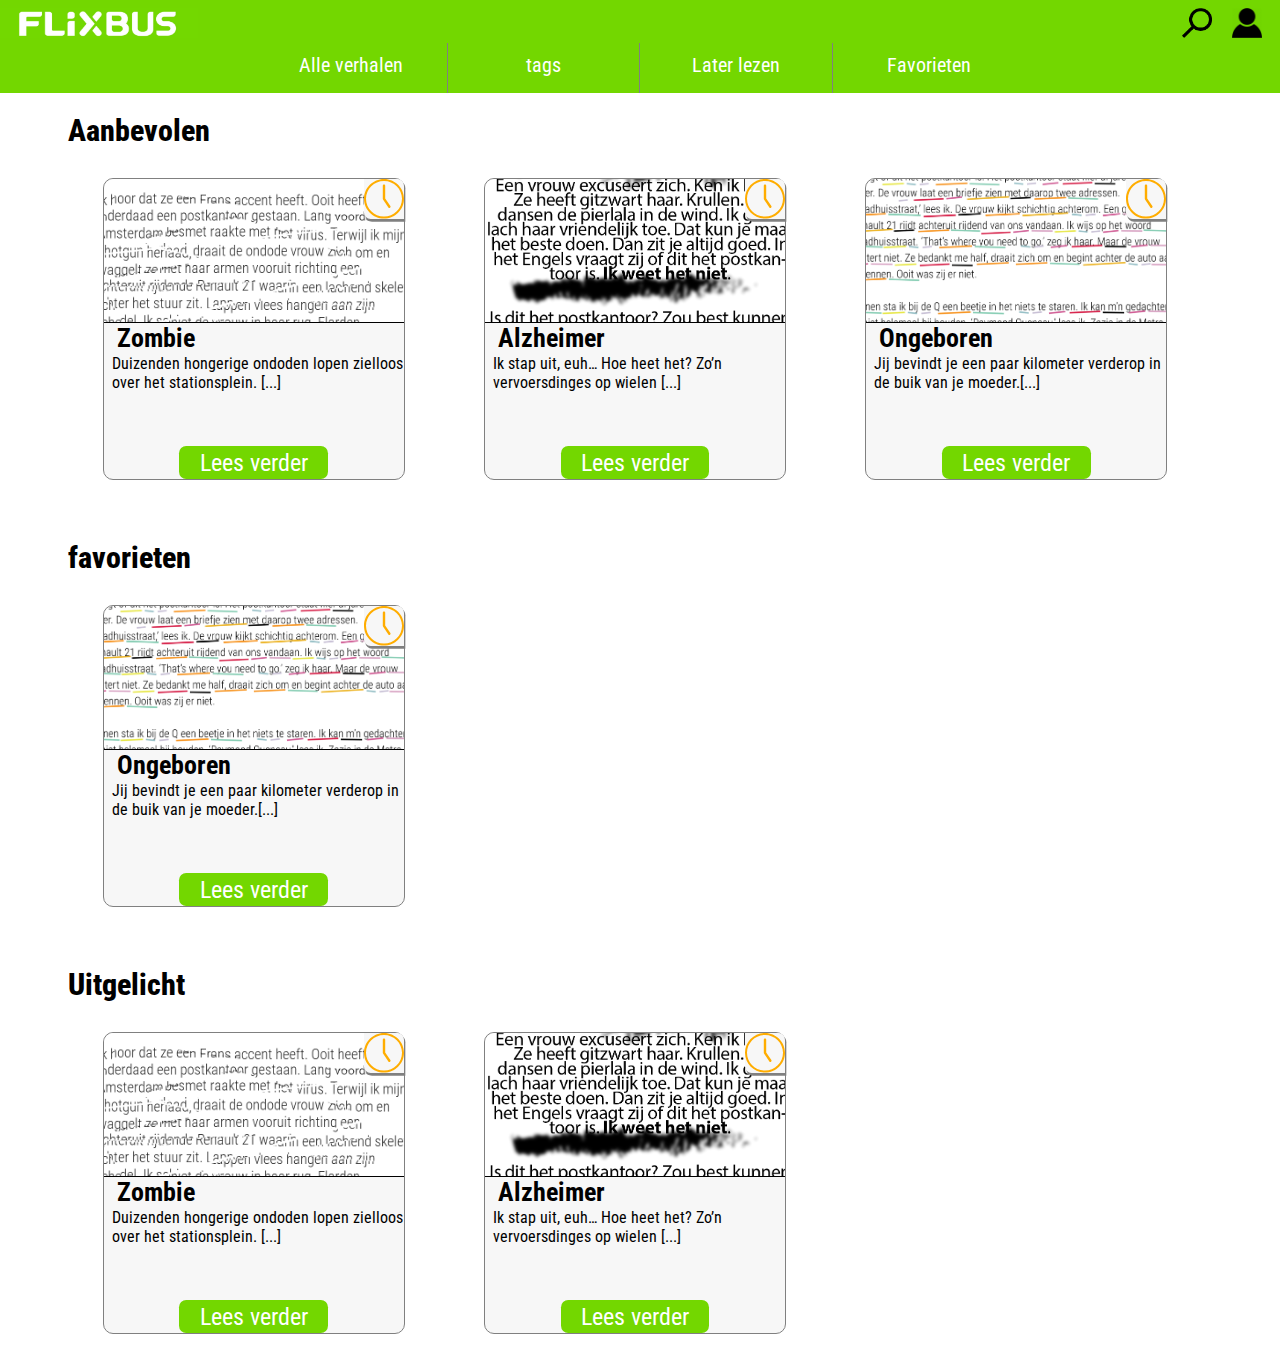
==== commit db6d8694: "Final upload" ====
--- a/index.html
+++ b/index.html
@@ -3,7 +3,7 @@
 
 <head>
   <meta charset="utf-8">
-  <link rel="stylesheet" href="../style/style.css">
+  <link rel="stylesheet" href="style/style.css">
   <meta name="viewport" content="width=device-width, initial-scale=1.0">
   <link href="https://fonts.googleapis.com/css?family=Roboto_Condensed" rel="stylesheet">
   <title>Home</title>
@@ -12,17 +12,17 @@
 <body>
   <header>
     <div>
-      <a href="index.html"> <img src="../img/previewv2.jpg" alt=""></a>
-      <a href=""><img src="../img/search.png" alt=""></a>
-      <a href="html/login.html"><img src="../img/person.png" alt=""></a>
+      <a href="index.html"> <img src="img/previewv2.jpg" alt=""></a>
+      <a href=""><img src="img/search.png" alt=""></a>
+      <a href="html/login.html"><img src="img/person.png" alt=""></a>
     </div>
 
     <nav>
       <ul>
-        <li>Alle verhalen</li>
-        <li>tags</li>
-        <li class="" data-badge="1">Later lezen</li>
-        <li>Favorieten</li>
+        <a href="html/verhalen.html"><li>Alle verhalen</li></a>
+        <a href="tags.html"><li>tags</li></a>
+        <a href="lezen.html" class="" data-badge="1"><li>Later lezen</li></a>
+        <a href="fav.html"><li>Favorieten</li></a>
 
 
       </ul>
@@ -50,7 +50,7 @@
       <h2>Alzheimer</h2>
       <p>Ik stap uit, euh… Hoe heet het? Zo’n vervoersdinges op wielen [...]
       </p>
-      <a href="#">Lees verder</a>
+      <a href="html/alzheimer.html">Lees verder</a>
     </article>
     <article>
       <div>
@@ -59,46 +59,45 @@
       <h2>Ongeboren</h2>
       <p> Jij bevindt je een paar kilometer verderop in de buik van je moeder.[...]
       </p>
-      <a href="#">Lees verder</a>
+      <a href="html/ongeboren.html">Lees verder</a>
     </article>
 
     <h1>favorieten</h1>
 
     <article>
-      <h2>Titel1</h2>
-      <div> </div>
-      <p> Hier komt een beschrijving Hier komt een beschrijving Hier komt een beschrijving Hier komt een beschrijving Hier komt een beschrijving
+      <div>
+        <button class="add"></button>
+      </div>
+      <h2>Ongeboren</h2>
+      <p> Jij bevindt je een paar kilometer verderop in de buik van je moeder.[...]
       </p>
-      <a href="#">Lees verder</a>
+      <a href="html/ongeboren.html">Lees verder</a>
     </article>
 
     <h1>Uitgelicht</h1>
 
     <article>
-      <h2>Titel1</h2>
-      <div> </div>
-      <p> Hier komt een beschrijving Hier komt een beschrijving Hier komt een beschrijving Hier komt een beschrijving Hier komt een beschrijving
+      <div>
+        <button class="add"></button>
+      </div>
+
+      <h2>Zombie</h2>
+      <p>Duizenden hongerige ondoden lopen zielloos over het stationsplein. [...]
       </p>
-      <a href="#">Lees verder</a>
-    </article>
-
-    <article>
-      <h2>Titel2</h2>
-      <div> </div>
-      <p> Hier komt een beschrijving Hier komt een beschrijving Hier komt een beschrijving Hier komt een beschrijving Hier komt een beschrijving
-      </p>
-      <a href="#">Lees verder</a>
+      <a href="html/Zombie.html">Lees verder</a>
     </article>
     <article>
-      <h2>Titel3</h2>
-      <div> </div>
-      <p> Hier komt een beschrijving Hier komt een beschrijving Hier komt een beschrijving Hier komt een beschrijving Hier komt een beschrijving
+      <div>
+          <button class="add"></button>
+      </div>
+      <h2>Alzheimer</h2>
+      <p>Ik stap uit, euh… Hoe heet het? Zo’n vervoersdinges op wielen [...]
       </p>
-      <a href="#">Lees verder</a>
+      <a href="html/alzheimer.html">Lees verder</a>
     </article>
 
   </main>
-  <script type="text/javascript" src="../js/script.js">
+  <script type="text/javascript" src="js/script.js">
 
   </script>
 </body>
--- a/style/style.css
+++ b/style/style.css
@@ -14,46 +14,44 @@
       height: 1.5em;
       width:1.5em;
       margin-right:1em;
-
-      }
-
+      }
     header > div > a:first-child> img{
       height: 1.5em;
       width: 10em;
       margin-left: 0em;
       left: 0;
     }
-
-
-nav{
-  overflow: auto;
-  white-space: nowrap;
-  background-color:#73D700; 
-  padding: .5em;
-  border-top: 1px solid #73eb00;
-}
-
+  nav{
+    overflow: auto;
+    white-space: nowrap;
+    background-color:#73D700;
+  }
     nav ul{
       display: flex;
       margin: 0 auto;
-      padding-left: 0;
-  }
-
-    nav ul li{
+      padding: 0;
+  }
+    nav ul a{
+      text-decoration: none;
       font-size:1em;
       margin: 0 auto;
       list-style: none;
       color: white;
-      padding: 0 .7em;
+      width: 100%;
+      height: 1.5em;
+      text-align: center;
+      padding: .5em;
       border-left: 1px solid gray;
-    }
-    nav ul li:before{
- 
-    }
-    nav ul li:nth-child(1){
-      
+      width: 100%;
+    }
+    nav ul a:nth-child(1){
       border-left: none;
     }
+    nav ul li:hover{
+      background-color: #ffad00;
+      height: 100%;
+    }
+
 
 body{
   font-size: 1.25em;
@@ -69,16 +67,12 @@
       h2{
         font-size: 1.3em;
         margin: 0em;
-        /*! padding-bottom: .5em; */
-       
         padding-left: .5em;
       }
       p{
         font-size: .8em;
-        //line-height: 24px;
-        
-      }
-
+        margin-left: .7em;
+      }
       img{
         height: 8em;
         width: 6em;
@@ -87,11 +81,9 @@
 
       article{
         display:flex;
-        
-       flex-direction: column;
+        flex-direction: column;
         background-color: #F7F7F7;
-        background-color: gray;
-        text-align: center;
+        text-align: left;
         margin: 1em auto;
         width:90%;
         max-width: 15em;
@@ -114,130 +106,159 @@
             text-decoration: underline;
           }
           article > div{
-             background-image: url("../img/cover.png");
+             background-image: url("../img/verhalen/zombie-small.png");
              background-position:center;
              background-size: 110%;
              height:8em;
-            border-radius: .5em;
-          
-          }
-article > div > button{
- background-color: #F7F7F7;
-  float:right;
-  width: 3em;
-  height: 3em;
-  margin: 0;
-  border-radius: 0 .5em;
-  padding: .1em;
-  background-image:url("../img/clock.svg");
-  background-repeat: no-repeat;
-  transition: all 2s;
-}
-.adding{
-  background-image: url("../img/check.svg");
-}
-nav > ul > li:nth-child(3){
-  position: relative;
-}
-.unread[data-badge]:after{
-  content:attr(data-badge);
-   position:absolute;
-   margin-left: .5em;
-   font-size:.8em;
-   background:green;
-   color:white;
-   width:1.5em;height:1.5em;
-   text-align:center;
-   
-   border-radius:50%;
-   box-shadow:0 0 1px #333;
-}
+            border-radius: 0.5em .5em 0 0;
+          }
+              article > div > button{
+               background-color: #F7F7F7;
+                float:right;
+                width: 3em;
+                height: 3em;
+                margin: 0;
+                border-radius: 0 .5em;
+                padding: .1em;
+                background-image:url("../img/clock.svg");
+                background-repeat: no-repeat;
+                transition: all 1s;
+               border: none;
+               box-shadow: .1em .2em gray;
+              }
+              .adding{
+                background-image: url("../img/check.svg");
+              }
+              nav > ul > li:nth-child(3){
+                position: relative;
+
+              }
+              .unread{
+                transition: all .5s;
+              }
+              /* code from http://www.cssportal.com/blog/create-css-notification-badge/ */
+              .unread[data-badge]:after{
+                transition: all .5s;
+                content:attr(data-badge);
+                 position: absolute;
+                 display: inline-flex;
+                 margin-bottom: ;
+                 font-size:.8em;
+                 background:#ffad00;
+                 color:white;
+                 width: 2em;
+                height: 2em;
+                 text-align:center;
+
+                 border-radius:50%;
+                 box-shadow:0 0 1px #333;
+              }
+              /* End of copied code */
+
+          article:nth-child(2) > div{
+            background-image: url("../img/verhalen/zombie-small.png");
+          }
+          article:nth-child(3) > div{
+            background-image: url("../img/verhalen/alzheimer-small.png");
+            background-color: white;
+          }
+          article:nth-child(4) > div{
+            background-image: url("../img/verhalen/ongeboren-small.png");
+            background-color: white;
+          }
+          article:nth-child(6) > div{
+            background-image: url("../img/verhalen/ongeboren-small.png");
+            background-color: white;
+          }
+          article:nth-child(8) > div{
+            background-image: url("../img/verhalen/zombie-small.png");
+            background-color: white;
+          }
+          article:nth-child(9) > div{
+            background-image: url("../img/verhalen/alzheimer-small.png");
+            background-color: white;
+                }
+
 
 
 @media screen and (min-width:45em){
+  header nav ul{
+     width: 60%;
+  }
   main{
      box-sizing: content-box;
      display:grid;
      grid-template-columns: [left] 50% [right]50%;
      grid-gap: .5em;
-      }
+    }
+  p{
+    grid-column: 1;
+    
+  }
+
       h1{
         grid-column: left;
         text-align: left;
-
-      }
-  h2{
-      /*! margin-top: 1em; */
-     / margin-bottom: -1.5em;
-  }
+      }
+      h2{
+        margin-bottom: -1.5em;
+      }
+
 
       article{
-        
         display:grid;
         height: 15em;
         grid-template-columns: 55% 45%;
         max-width:40em;
       }
-  
           article:nth-child(even){
             grid-column: left;
           }
-  
           article:nth-child(odd){
             grid-column: right;
-            /*! height: 12em; */
-            /*! width: ; */
-          }
-  
+          }
+
           article > div{
             grid-column: 1/1;
             grid-row: 1;
-            background-size:contain;
             background-repeat: no-repeat;
             background-position: initial;
             height: inherit;
-            /*! margin-bottom: -1.5em; */
             max-height: 20em;
           }
           .add{
             background-color: #F7F7F7;
             float:left;
             border-radius: .5em 0;
-  }
-  
+          }
+
           article >h2{
             grid-column: 2;
             grid-row: 1;
             text-align: left;
             height: 2em;
           }
-  
            article > p{
             grid-column: 2;
              grid-row: 1;
             margin-top: 3.5em;
-           
-          }
-  
+          }
+
           article > a{
             position: relative;
             top: 5em;
             grid-column: 2;
             grid-row:1;
           }
-          
-          
-         
+
+
+
   @media screen and (min-width: 55em){
-  
-    body{
-      
-    }
-    main{
+
+  main{
      grid-template-columns:1fr 1fr 1fr;
      margin: 0 3em;
     }
-   
       h1{
         grid-column-start: 1;
       }
@@ -245,42 +266,40 @@
       article:nth-child(odd){
         grid-column: initial;
       }
-    
       article:nth-child(even){
         grid-column: initial;
       }
-    
-    article{
-      display:flex;
-      flex-direction: column;
-      max-width: 15em;
-      
-    }
-    article > div{
-      width: 100%;
-      background-size: 110%;
-      background-position: center;
-      height: 15em;
-    }
-    article > p{
-      margin-top: 0;
-      margin-left: .5em;
-      height:  10em;
-      text-align: left;
-    }
-    article > h2{
-      margin-left: .5em;
-      padding: 0;
-    }
-    article > a{
-      position:initial;
-      margin-top: 0;
-    }
-    .add{
-      float: right;
-      border-radius: 0 .5em
-    }
-    .add:hover{
-      background-color:gray;
-    }
-  }+      article{
+        display:flex;
+        flex-direction: column;
+        max-width: 15em;
+    }
+          article > div{
+            width: 100%;
+            background-size: 110%;
+            background-position: center;
+            height: 15em;
+            border-bottom: .5px solid black;
+          }
+          article > p{
+            margin-top: 2.5em;
+            margin-left: .5em;
+            height:  10em;
+            text-align: left;
+          }
+          article > h2{
+            margin-left: .5em;
+            padding: 0;
+          }
+          article > a{
+            position:initial;
+            margin-top: 0;
+          }
+          .add{
+            float: right;
+            border-radius: 0 .5em
+          }
+          .add:hover{
+            background-color:gray;
+          }
+  }
